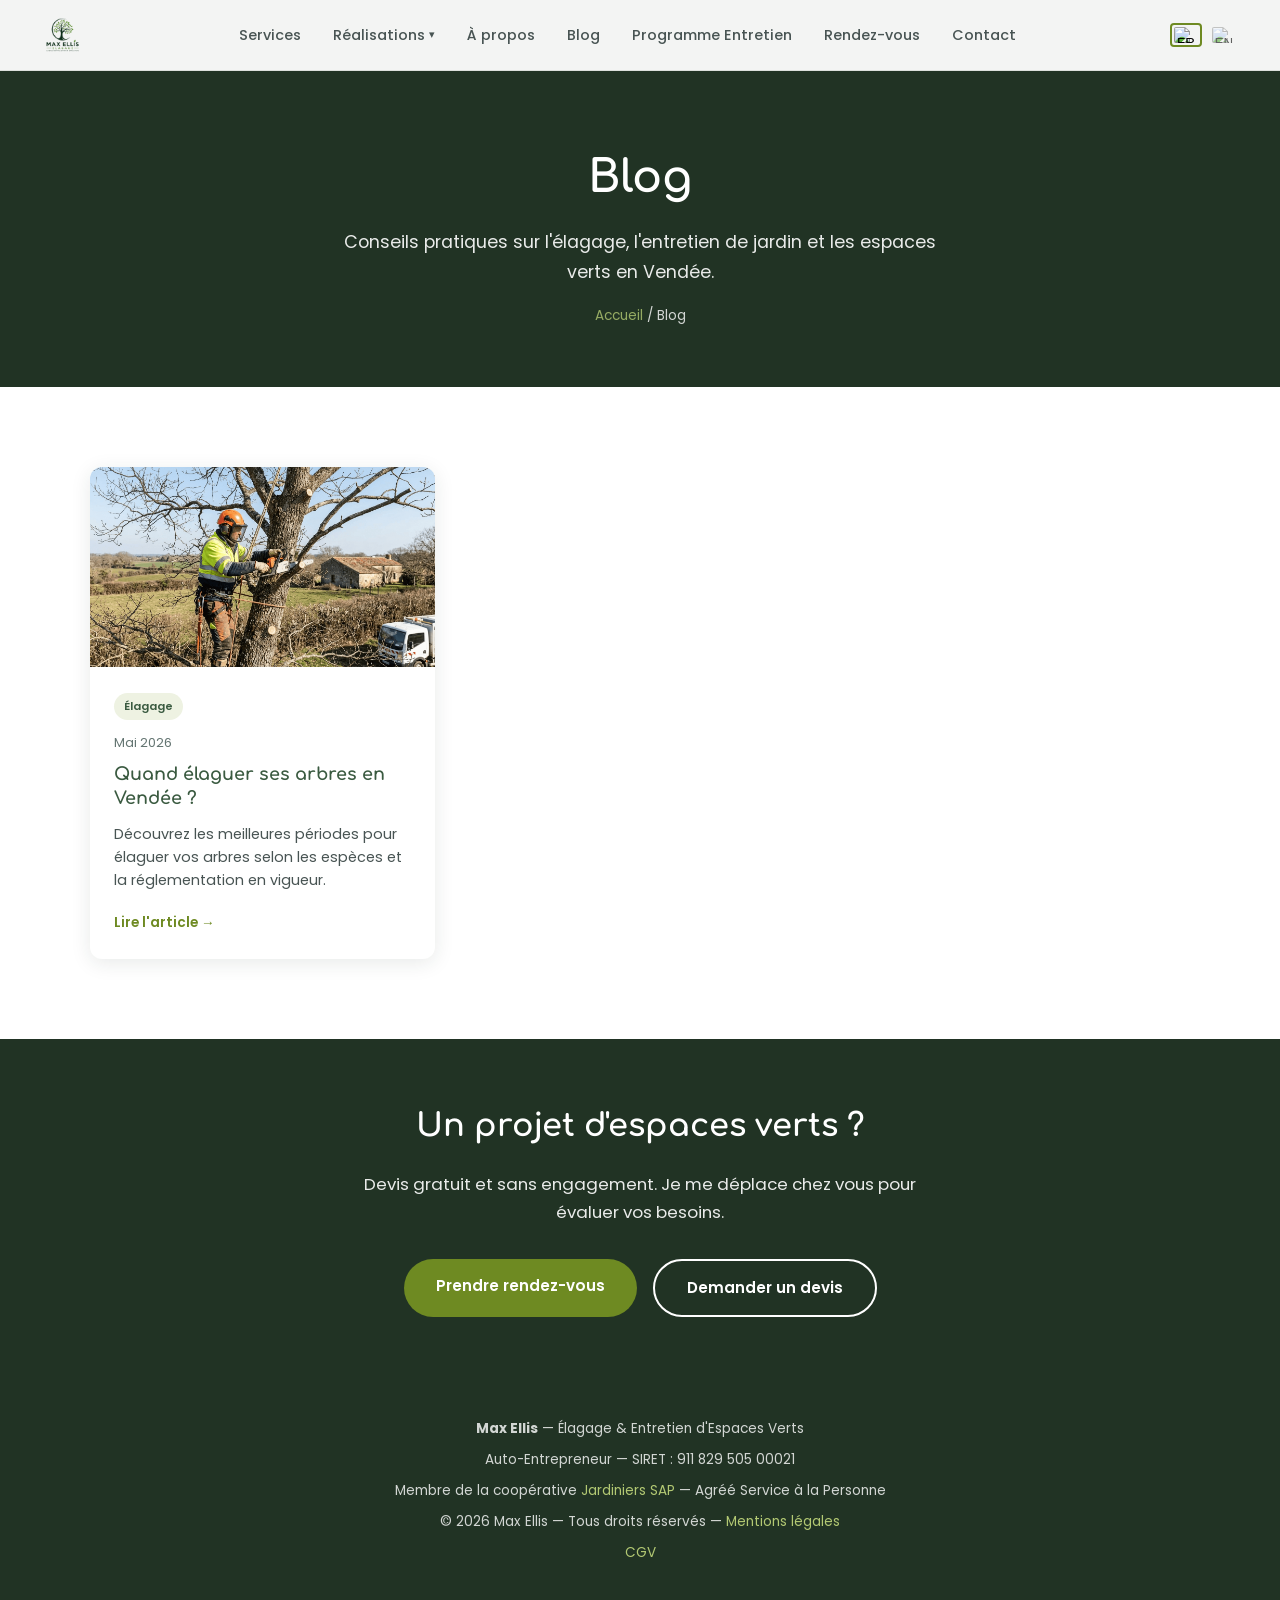
==== blog/index.html @ ab25c70c "Intégration logo dans la nav de toutes les pages" ====
<!DOCTYPE html>
<html lang="fr">
<head>
    <meta charset="UTF-8">
    <meta name="viewport" content="width=device-width, initial-scale=1.0">
    <title>Blog — Conseils Élagage & Jardinage en Vendée | Max Ellis</title>
    <meta name="description" content="Conseils d'expert en élagage, entretien de jardin et espaces verts en Vendée. Articles pratiques par Max Ellis, professionnel assuré.">
    <meta property="og:title" content="Blog — Conseils Élagage & Jardinage | Max Ellis">
    <meta property="og:description" content="Conseils d'expert en élagage et entretien de jardin en Vendée.">
    <meta property="og:url" content="https://espacesverts-vendee.fr/blog/">
    <meta property="og:image" content="https://espacesverts-vendee.fr/img/elagage.png">
    <script async src="https://www.googletagmanager.com/gtag/js?id=G-ZBHES5CSRL"></script>
    <script>
      window.dataLayer = window.dataLayer || [];
      function gtag(){dataLayer.push(arguments);}
      gtag('js', new Date());
      gtag('config', 'G-ZBHES5CSRL');
    </script>
    <link rel="preconnect" href="https://fonts.googleapis.com">
    <link href="https://fonts.googleapis.com/css2?family=Comfortaa:wght@400;600;700&family=Poppins:wght@400;500;600&display=swap" rel="stylesheet">
    <style>
        :root {
            --vert-chasseur: #3A5A40; --mousse-forestiere: #6E8A22; --olive-pale: #B3C973;
            --gris-marbre: #647572; --evergreen: #213324; --gris-fer: #485453;
            --vert-clair-bg: #EEF2E2; --beige: #F7F6F1; --blanc: #FFFFFF; --noir: #1A1A1A;
            --gris-clair: #DDE0DC; --ombre: 0 4px 20px rgba(33,51,36,0.10);
            --radius: 12px; --transition: all 0.3s ease;
        }
        * { margin: 0; padding: 0; box-sizing: border-box; }
        html { scroll-behavior: smooth; }
        body { font-family: 'Poppins', sans-serif; color: var(--noir); line-height: 1.7; background: var(--blanc); }
        img { max-width: 100%; display: block; }

        /* Lang */
        [data-lang="en"] { display: none !important; }
        body.lang-en [data-lang="fr"] { display: none !important; }
        body.lang-en [data-lang="en"] { display: block !important; }
        body.lang-en a[data-lang="en"],
        body.lang-en span[data-lang="en"],
        body.lang-en button[data-lang="en"] { display: inline-block !important; }

        /* Nav */
        nav { position: fixed; top: 0; left: 0; right: 0; z-index: 1000; background: rgba(255,255,255,0.95); backdrop-filter: blur(10px); border-bottom: 1px solid var(--gris-clair); padding: 0 2rem; transition: var(--transition); }
        .nav-container { max-width: 1200px; margin: 0 auto; display: flex; justify-content: space-between; align-items: center; height: 70px; }
        .logo { font-family: 'Comfortaa', cursive; font-size: 1.5rem; color: var(--vert-chasseur); text-decoration: none; font-weight: 700; }
        .logo span { color: var(--mousse-forestiere); }
        .nav-links { display: flex; list-style: none; gap: 2rem; align-items: center; }
        .nav-links a { text-decoration: none; color: var(--gris-fer); font-size: 0.9rem; font-weight: 500; transition: var(--transition); position: relative; }
        .nav-links a:hover { color: var(--mousse-forestiere); }
        .nav-links a::after { content: ''; position: absolute; bottom: -4px; left: 0; width: 0; height: 2px; background: var(--mousse-forestiere); transition: var(--transition); }
        .nav-links a:hover::after { width: 100%; }
        .burger { display: none; flex-direction: column; cursor: pointer; gap: 5px; background: none; border: none; padding: 5px; }
        .burger span { width: 25px; height: 2px; background: var(--vert-chasseur); transition: var(--transition); border-radius: 2px; }
        .burger.active span:nth-child(1) { transform: rotate(45deg) translate(5px, 5px); }
        .burger.active span:nth-child(2) { opacity: 0; }
        .burger.active span:nth-child(3) { transform: rotate(-45deg) translate(5px, -5px); }
        .nav-logo-img { height: 45px; width: auto; }

        /* Dropdown */
        .dropdown { position: relative; }
        .dropdown-toggle { display: flex; align-items: center; gap: 4px; }
        .dropdown-toggle .arrow { font-size: 0.7rem; transition: var(--transition); }
        .dropdown:hover .dropdown-toggle .arrow { transform: rotate(180deg); }
        .dropdown-menu { display: none; position: absolute; top: 100%; left: 50%; transform: translateX(-50%); background: var(--blanc); border-radius: var(--radius); box-shadow: 0 8px 30px rgba(33,51,36,0.12); border: 1px solid var(--gris-clair); padding: 0.75rem 0; min-width: 220px; z-index: 1001; list-style: none; }
        .dropdown:hover .dropdown-menu { display: block; }
        .dropdown-menu li { list-style: none; }
        .dropdown-menu a { display: block; padding: 0.6rem 1.25rem; font-size: 0.85rem; color: var(--gris-fer); text-decoration: none; transition: var(--transition); white-space: nowrap; }
        .dropdown-menu a:hover { background: var(--vert-clair-bg); color: var(--mousse-forestiere); }
        .dropdown-menu a::after { display: none; }

        /* Lang switcher */
        .lang-switcher { display: flex; align-items: center; gap: 6px; }
        .lang-btn { background: none; border: 2px solid transparent; border-radius: 4px; cursor: pointer; padding: 2px; line-height: 0; transition: var(--transition); opacity: 0.6; }
        .lang-btn:hover { opacity: 1; }
        .lang-btn.active { border-color: var(--mousse-forestiere); opacity: 1; }
        .lang-btn img { width: 24px; height: 16px; object-fit: cover; border-radius: 2px; }

        /* Buttons */
        .btn { display: inline-block; padding: 14px 32px; border-radius: 50px; text-decoration: none; font-weight: 600; font-size: 0.95rem; font-family: 'Poppins', sans-serif; transition: var(--transition); cursor: pointer; border: none; text-align: center; }
        .btn-primary { background: var(--mousse-forestiere); color: var(--blanc); }
        .btn-primary:hover { background: var(--vert-chasseur); transform: translateY(-2px); box-shadow: 0 8px 25px rgba(58,90,64,0.3); }

        /* Page hero */
        .page-hero { padding: 140px 2rem 60px; background: var(--evergreen); color: var(--blanc); text-align: center; }
        .page-hero h1 { font-family: 'Comfortaa', cursive; font-size: 2.8rem; margin-bottom: 0.75rem; }
        .page-hero p { font-size: 1.1rem; opacity: 0.9; max-width: 600px; margin: 0 auto; }
        .breadcrumb { margin-top: 1rem; font-size: 0.85rem; opacity: 0.8; }
        .breadcrumb a { color: var(--olive-pale); text-decoration: none; }
        .breadcrumb a:hover { color: var(--blanc); }

        /* Blog grid */
        .blog-section { padding: 80px 2rem; }
        .container { max-width: 1100px; margin: 0 auto; }
        .blog-grid { display: grid; grid-template-columns: repeat(3, 1fr); gap: 2rem; }
        .blog-card { background: var(--blanc); border-radius: var(--radius); overflow: hidden; box-shadow: var(--ombre); transition: var(--transition); text-decoration: none; color: inherit; display: block; }
        .blog-card:hover { transform: translateY(-5px); box-shadow: 0 8px 30px rgba(33,51,36,0.12); }
        .blog-card-img { width: 100%; height: 200px; object-fit: cover; }
        .blog-card-body { padding: 1.5rem; }
        .blog-card-date { font-size: 0.8rem; color: var(--gris-marbre); margin-bottom: 0.5rem; }
        .blog-card-title { font-family: 'Comfortaa', cursive; font-size: 1.1rem; color: var(--vert-chasseur); margin-bottom: 0.75rem; line-height: 1.4; }
        .blog-card-excerpt { font-size: 0.9rem; color: var(--gris-fer); line-height: 1.6; margin-bottom: 1rem; }
        .blog-card-link { font-size: 0.85rem; font-weight: 600; color: var(--mousse-forestiere); }
        .blog-card:hover .blog-card-link { text-decoration: underline; }
        .blog-card-tag { display: inline-block; background: var(--vert-clair-bg); color: var(--vert-chasseur); padding: 4px 10px; border-radius: 50px; font-size: 0.7rem; font-weight: 600; margin-bottom: 0.75rem; }

        /* CTA */
        .cta-section { background: var(--evergreen); color: var(--blanc); text-align: center; padding: 60px 2rem; }
        .cta-section h2 { font-family: 'Comfortaa', cursive; font-size: 2rem; margin-bottom: 1rem; }
        .cta-section p { max-width: 600px; margin: 0 auto 2rem; font-size: 1.05rem; opacity: 0.9; }
        .cta-buttons { display: flex; gap: 1rem; justify-content: center; flex-wrap: wrap; }
        .btn-outline-white { border: 2px solid var(--blanc); color: var(--blanc); background: transparent; padding: 14px 32px; border-radius: 50px; text-decoration: none; font-weight: 600; font-size: 0.95rem; transition: var(--transition); }
        .btn-outline-white:hover { background: var(--blanc); color: var(--vert-chasseur); }

        /* Footer */
        footer { background: var(--evergreen); color: rgba(255,255,255,0.8); text-align: center; padding: 2.5rem 2rem; }
        footer a { color: var(--olive-pale); text-decoration: none; }
        footer a:hover { color: var(--blanc); }
        .footer-content { max-width: 1100px; margin: 0 auto; font-size: 0.85rem; }
        .footer-content p { margin-bottom: 0.5rem; }

        /* Responsive */
        @media (max-width: 968px) {
            .blog-grid { grid-template-columns: repeat(2, 1fr); }
        }
        @media (max-width: 768px) {
            .burger { display: flex; }
            .nav-links { display: none; position: absolute; top: 70px; left: 0; right: 0; background: var(--blanc); flex-direction: column; padding: 2rem; gap: 1.5rem; border-bottom: 1px solid var(--gris-clair); box-shadow: 0 10px 30px rgba(33,51,36,0.1); }
            .nav-links.active { display: flex; }
            .dropdown-menu { position: static; transform: none; box-shadow: none; border: none; padding: 0 0 0 1rem; background: transparent; }
            .dropdown:hover .dropdown-menu, .dropdown .dropdown-menu { display: block; }
            .dropdown-menu a { padding: 0.4rem 0; font-size: 0.85rem; }
            .page-hero h1 { font-size: 2rem; }
            .blog-grid { grid-template-columns: 1fr; }
        }
        @media (max-width: 480px) {
            .page-hero h1 { font-size: 1.6rem; }
            .cta-buttons { flex-direction: column; align-items: center; }
        }
    </style>
</head>
<body>

    <!-- Navigation -->
    <nav>
        <div class="nav-container">
            <a href="/" class="nav-logo">
    <img src="/img/logo/logo_nom.png" alt="Max Ellis Élagage" class="nav-logo-img">
</a>

            <ul class="nav-links" id="navLinks">
                <li data-lang="fr"><a href="/#services">Services</a></li>
                <li data-lang="fr" class="dropdown">
                    <a href="#" class="dropdown-toggle">Réalisations <span class="arrow">▾</span></a>
                    <ul class="dropdown-menu">
                        <li><a href="/realisations/elagage.html">Élagage & Abattage</a></li>
                        <li><a href="/realisations/taille-de-haie.html">Taille de Haies</a></li>
                        <li><a href="/realisations/entretien.html">Entretien de Jardins</a></li>
                        <li><a href="/realisations/debroussaillage.html">Débroussaillage</a></li>
                        <li><a href="/realisations/abattage.html">Abattage</a></li>
                        <li><a href="/realisations/evacuation.html">Évacuation</a></li>
                    </ul>
                </li>
                <li data-lang="fr"><a href="/#about">À propos</a></li>
                <li data-lang="fr"><a href="/blog/">Blog</a></li>
                <li data-lang="fr"><a href="/entretien-annuel.html">Programme Entretien</a></li>
                <li data-lang="fr"><a href="/#booking">Rendez-vous</a></li>
                <li data-lang="fr"><a href="/#contact">Contact</a></li>
                <li data-lang="en"><a href="/#services">Services</a></li>
                <li data-lang="en" class="dropdown">
                    <a href="#" class="dropdown-toggle">Our Work <span class="arrow">▾</span></a>
                    <ul class="dropdown-menu">
                        <li><a href="/realisations/elagage.html">Tree Pruning</a></li>
                        <li><a href="/realisations/taille-de-haie.html">Hedge Trimming</a></li>
                        <li><a href="/realisations/entretien.html">Garden Maintenance</a></li>
                        <li><a href="/realisations/debroussaillage.html">Brush Clearing</a></li>
                        <li><a href="/realisations/abattage.html">Tree Felling</a></li>
                        <li><a href="/realisations/evacuation.html">Waste Removal</a></li>
                    </ul>
                </li>
                <li data-lang="en"><a href="/#about">About</a></li>
                <li data-lang="en"><a href="/blog/">Blog</a></li>
                <li data-lang="en"><a href="/entretien-annuel.html">Maintenance Program</a></li>
                <li data-lang="en"><a href="/#booking">Book Now</a></li>
                <li data-lang="en"><a href="/#contact">Contact</a></li>
            </ul>
            <div class="lang-switcher">
                <button class="lang-btn active" id="btnFR" onclick="setLang('fr')" title="Français"><img src="https://flagcdn.com/w40/fr.png" alt="FR"></button>
                <button class="lang-btn" id="btnEN" onclick="setLang('en')" title="English"><img src="https://flagcdn.com/w40/gb.png" alt="EN"></button>
            </div>
            <button class="burger" id="burger" aria-label="Menu"><span></span><span></span><span></span></button>
        </div>
    </nav>

    <!-- Page Hero -->
    <section class="page-hero">
        <h1 data-lang="fr">Blog</h1>
        <h1 data-lang="en">Blog</h1>
        <p data-lang="fr">Conseils pratiques sur l'élagage, l'entretien de jardin et les espaces verts en Vendée.</p>
        <p data-lang="en">Practical tips on tree care, garden maintenance and landscaping in Vendée.</p>
        <div class="breadcrumb">
            <a href="/" data-lang="fr">Accueil</a><a href="/" data-lang="en">Home</a>
            <span> / </span>
            <span>Blog</span>
        </div>
    </section>

    <!-- Blog Grid -->
    <section class="blog-section">
        <div class="container">

            <div class="blog-grid">

                <!-- Article 1 -->
                <a href="/blog/quand-elaguer-vendee.html" class="blog-card">
                    <img src="/img/blog/quand-elaguer.png" alt="Quand élaguer ses arbres en Vendée" class="blog-card-img" loading="lazy">
                    <div class="blog-card-body">
                        <span class="blog-card-tag" data-lang="fr">Élagage</span>
                        <span class="blog-card-tag" data-lang="en">Pruning</span>
                        <div class="blog-card-date" data-lang="fr">Mai 2026</div>
                        <div class="blog-card-date" data-lang="en">May 2026</div>
                        <h3 class="blog-card-title" data-lang="fr">Quand élaguer ses arbres en Vendée ?</h3>
                        <h3 class="blog-card-title" data-lang="en">When to Prune Your Trees in Vendée?</h3>
                        <p class="blog-card-excerpt" data-lang="fr">Découvrez les meilleures périodes pour élaguer vos arbres selon les espèces et la réglementation en vigueur.</p>
                        <p class="blog-card-excerpt" data-lang="en">Discover the best times to prune your trees based on species and current regulations.</p>
                        <span class="blog-card-link" data-lang="fr">Lire l'article →</span>
                        <span class="blog-card-link" data-lang="en">Read article →</span>
                    </div>
                </a>

                <!--
                ========== MODÈLE — copier ce bloc pour chaque nouvel article ==========
                <a href="/blog/nouveau-article.html" class="blog-card">
                    <img src="/img/blog/nouveau-article.jpg" alt="Titre de l'article" class="blog-card-img" loading="lazy">
                    <div class="blog-card-body">
                        <span class="blog-card-tag" data-lang="fr">Catégorie</span>
                        <span class="blog-card-tag" data-lang="en">Category</span>
                        <div class="blog-card-date" data-lang="fr">Mois 2026</div>
                        <div class="blog-card-date" data-lang="en">Month 2026</div>
                        <h3 class="blog-card-title" data-lang="fr">Titre en français</h3>
                        <h3 class="blog-card-title" data-lang="en">Title in English</h3>
                        <p class="blog-card-excerpt" data-lang="fr">Extrait en français.</p>
                        <p class="blog-card-excerpt" data-lang="en">Excerpt in English.</p>
                        <span class="blog-card-link" data-lang="fr">Lire l'article →</span>
                        <span class="blog-card-link" data-lang="en">Read article →</span>
                    </div>
                </a>
                -->

            </div>

        </div>
    </section>

    <!-- CTA -->
    <section class="cta-section">
        <h2 data-lang="fr">Un projet d'espaces verts ?</h2>
        <h2 data-lang="en">Have a landscaping project?</h2>
        <p data-lang="fr">Devis gratuit et sans engagement. Je me déplace chez vous pour évaluer vos besoins.</p>
        <p data-lang="en">Free quote, no obligation. I'll come to your property to assess your needs.</p>
        <div class="cta-buttons">
            <a href="/#booking" class="btn btn-primary" data-lang="fr">Prendre rendez-vous</a>
            <a href="/#booking" class="btn btn-primary" data-lang="en">Book an Appointment</a>
            <a href="/#contact" class="btn-outline-white" data-lang="fr">Demander un devis</a>
            <a href="/#contact" class="btn-outline-white" data-lang="en">Request a Quote</a>
        </div>
    </section>

    <!-- Footer -->
    <footer>
        <div class="footer-content">
            <p data-lang="fr"><strong>Max Ellis</strong> — Élagage & Entretien d'Espaces Verts</p>
            <p data-lang="en"><strong>Max Ellis</strong> — Tree Care & Landscaping</p>
            <p data-lang="fr">Auto-Entrepreneur — SIRET : 911 829 505 00021</p>
            <p data-lang="en">Sole Trader — SIRET: 911 829 505 00021</p>
            <p data-lang="fr">Membre de la coopérative <a href="https://jardiniers-sap.fr" target="_blank" rel="noopener">Jardiniers SAP</a> — Agréé Service à la Personne</p>
            <p data-lang="en">Member of the <a href="https://jardiniers-sap.fr" target="_blank" rel="noopener">Jardiniers SAP</a> cooperative — Certified Personal Service Provider</p>
            <p data-lang="fr">&copy; 2026 Max Ellis — Tous droits réservés — <a href="/mentions-legales.html">Mentions légales</a></p>
            <p data-lang="en">&copy; 2026 Max Ellis — All rights reserved — <a href="/mentions-legales.html">Legal Notice</a></p>
            <a href="/cgv.html" data-lang="fr">CGV</a>
            <a href="/cgv.html" data-lang="en">T&Cs</a>
        </div>
    </footer>

    <!-- Scripts -->
    <script>
        let currentLang = 'fr';
        function setLang(lang) {
            currentLang = lang;
            document.documentElement.lang = lang;
            if (lang === 'en') { document.body.classList.add('lang-en'); }
            else { document.body.classList.remove('lang-en'); }
            document.getElementById('btnFR').classList.toggle('active', lang === 'fr');
            document.getElementById('btnEN').classList.toggle('active', lang === 'en');
        }
        const burger = document.getElementById('burger');
        const navLinks = document.getElementById('navLinks');
        burger.addEventListener('click', () => { burger.classList.toggle('active'); navLinks.classList.toggle('active'); });
        document.querySelectorAll('.nav-links a').forEach(link => { link.addEventListener('click', () => { burger.classList.remove('active'); navLinks.classList.remove('active'); }); });
        window.addEventListener('scroll', () => { document.querySelector('nav').style.boxShadow = window.scrollY > 50 ? '0 2px 20px rgba(33,51,36,0.1)' : 'none'; });
    </script>

</body>
</html>
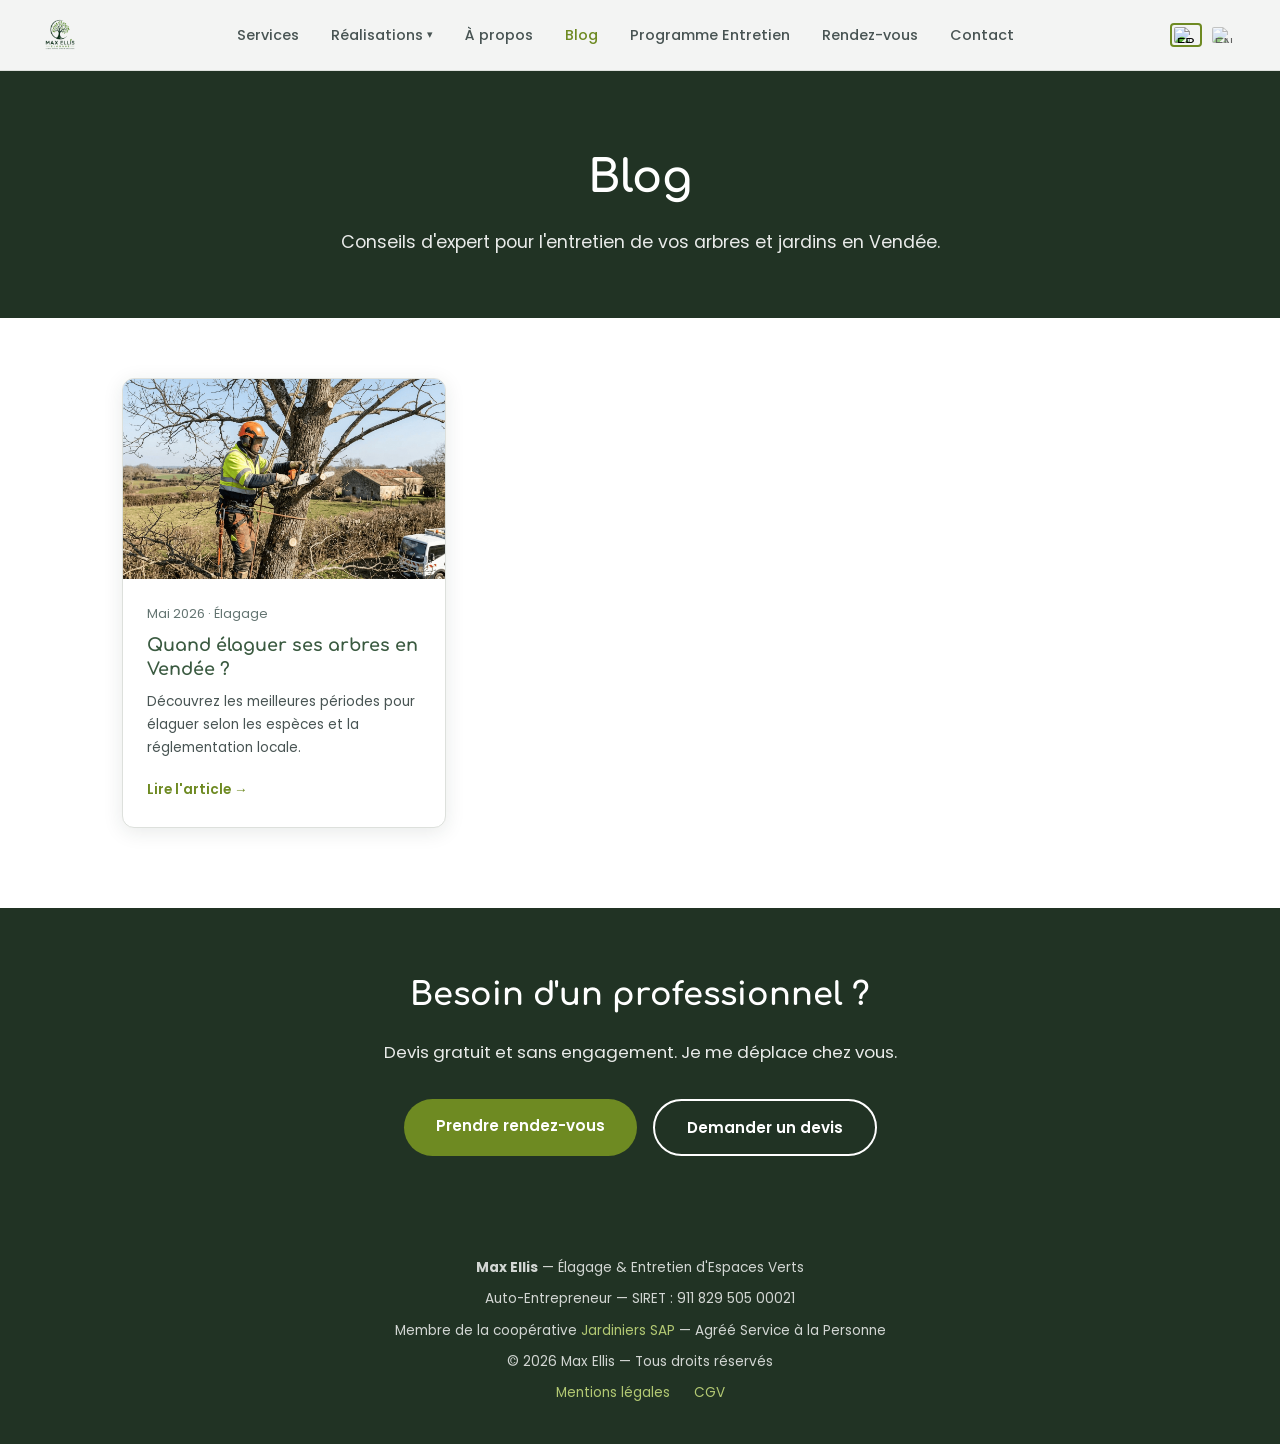
==== commit 3ad30e55: "Refactor complet : CSS global, JS global, pages harmonisées, page entretien sans emojis" ====
--- a/blog/index.html
+++ b/blog/index.html
@@ -9,144 +9,94 @@
     <meta property="og:description" content="Conseils d'expert en élagage et entretien de jardin en Vendée.">
     <meta property="og:url" content="https://espacesverts-vendee.fr/blog/">
     <meta property="og:image" content="https://espacesverts-vendee.fr/img/elagage.png">
+
     <script async src="https://www.googletagmanager.com/gtag/js?id=G-ZBHES5CSRL"></script>
     <script>
-      window.dataLayer = window.dataLayer || [];
-      function gtag(){dataLayer.push(arguments);}
-      gtag('js', new Date());
-      gtag('config', 'G-ZBHES5CSRL');
+        window.dataLayer = window.dataLayer || [];
+        function gtag(){dataLayer.push(arguments);}
+        gtag('js', new Date());
+        gtag('config', 'G-ZBHES5CSRL');
     </script>
+
     <link rel="preconnect" href="https://fonts.googleapis.com">
     <link href="https://fonts.googleapis.com/css2?family=Comfortaa:wght@400;600;700&family=Poppins:wght@400;500;600&display=swap" rel="stylesheet">
+    <link rel="stylesheet" href="/style.css">
+
     <style>
-        :root {
-            --vert-chasseur: #3A5A40; --mousse-forestiere: #6E8A22; --olive-pale: #B3C973;
-            --gris-marbre: #647572; --evergreen: #213324; --gris-fer: #485453;
-            --vert-clair-bg: #EEF2E2; --beige: #F7F6F1; --blanc: #FFFFFF; --noir: #1A1A1A;
-            --gris-clair: #DDE0DC; --ombre: 0 4px 20px rgba(33,51,36,0.10);
-            --radius: 12px; --transition: all 0.3s ease;
-        }
-        * { margin: 0; padding: 0; box-sizing: border-box; }
-        html { scroll-behavior: smooth; }
-        body { font-family: 'Poppins', sans-serif; color: var(--noir); line-height: 1.7; background: var(--blanc); }
-        img { max-width: 100%; display: block; }
-
-        /* Lang */
-        [data-lang="en"] { display: none !important; }
-        body.lang-en [data-lang="fr"] { display: none !important; }
-        body.lang-en [data-lang="en"] { display: block !important; }
-        body.lang-en a[data-lang="en"],
-        body.lang-en span[data-lang="en"],
-        body.lang-en button[data-lang="en"] { display: inline-block !important; }
-
-        /* Nav */
-        nav { position: fixed; top: 0; left: 0; right: 0; z-index: 1000; background: rgba(255,255,255,0.95); backdrop-filter: blur(10px); border-bottom: 1px solid var(--gris-clair); padding: 0 2rem; transition: var(--transition); }
-        .nav-container { max-width: 1200px; margin: 0 auto; display: flex; justify-content: space-between; align-items: center; height: 70px; }
-        .logo { font-family: 'Comfortaa', cursive; font-size: 1.5rem; color: var(--vert-chasseur); text-decoration: none; font-weight: 700; }
-        .logo span { color: var(--mousse-forestiere); }
-        .nav-links { display: flex; list-style: none; gap: 2rem; align-items: center; }
-        .nav-links a { text-decoration: none; color: var(--gris-fer); font-size: 0.9rem; font-weight: 500; transition: var(--transition); position: relative; }
-        .nav-links a:hover { color: var(--mousse-forestiere); }
-        .nav-links a::after { content: ''; position: absolute; bottom: -4px; left: 0; width: 0; height: 2px; background: var(--mousse-forestiere); transition: var(--transition); }
-        .nav-links a:hover::after { width: 100%; }
-        .burger { display: none; flex-direction: column; cursor: pointer; gap: 5px; background: none; border: none; padding: 5px; }
-        .burger span { width: 25px; height: 2px; background: var(--vert-chasseur); transition: var(--transition); border-radius: 2px; }
-        .burger.active span:nth-child(1) { transform: rotate(45deg) translate(5px, 5px); }
-        .burger.active span:nth-child(2) { opacity: 0; }
-        .burger.active span:nth-child(3) { transform: rotate(-45deg) translate(5px, -5px); }
-        .nav-logo-img { height: 45px; width: auto; }
-
-        /* Dropdown */
-        .dropdown { position: relative; }
-        .dropdown-toggle { display: flex; align-items: center; gap: 4px; }
-        .dropdown-toggle .arrow { font-size: 0.7rem; transition: var(--transition); }
-        .dropdown:hover .dropdown-toggle .arrow { transform: rotate(180deg); }
-        .dropdown-menu { display: none; position: absolute; top: 100%; left: 50%; transform: translateX(-50%); background: var(--blanc); border-radius: var(--radius); box-shadow: 0 8px 30px rgba(33,51,36,0.12); border: 1px solid var(--gris-clair); padding: 0.75rem 0; min-width: 220px; z-index: 1001; list-style: none; }
-        .dropdown:hover .dropdown-menu { display: block; }
-        .dropdown-menu li { list-style: none; }
-        .dropdown-menu a { display: block; padding: 0.6rem 1.25rem; font-size: 0.85rem; color: var(--gris-fer); text-decoration: none; transition: var(--transition); white-space: nowrap; }
-        .dropdown-menu a:hover { background: var(--vert-clair-bg); color: var(--mousse-forestiere); }
-        .dropdown-menu a::after { display: none; }
-
-        /* Lang switcher */
-        .lang-switcher { display: flex; align-items: center; gap: 6px; }
-        .lang-btn { background: none; border: 2px solid transparent; border-radius: 4px; cursor: pointer; padding: 2px; line-height: 0; transition: var(--transition); opacity: 0.6; }
-        .lang-btn:hover { opacity: 1; }
-        .lang-btn.active { border-color: var(--mousse-forestiere); opacity: 1; }
-        .lang-btn img { width: 24px; height: 16px; object-fit: cover; border-radius: 2px; }
-
-        /* Buttons */
-        .btn { display: inline-block; padding: 14px 32px; border-radius: 50px; text-decoration: none; font-weight: 600; font-size: 0.95rem; font-family: 'Poppins', sans-serif; transition: var(--transition); cursor: pointer; border: none; text-align: center; }
-        .btn-primary { background: var(--mousse-forestiere); color: var(--blanc); }
-        .btn-primary:hover { background: var(--vert-chasseur); transform: translateY(-2px); box-shadow: 0 8px 25px rgba(58,90,64,0.3); }
-
-        /* Page hero */
-        .page-hero { padding: 140px 2rem 60px; background: var(--evergreen); color: var(--blanc); text-align: center; }
-        .page-hero h1 { font-family: 'Comfortaa', cursive; font-size: 2.8rem; margin-bottom: 0.75rem; }
-        .page-hero p { font-size: 1.1rem; opacity: 0.9; max-width: 600px; margin: 0 auto; }
-        .breadcrumb { margin-top: 1rem; font-size: 0.85rem; opacity: 0.8; }
-        .breadcrumb a { color: var(--olive-pale); text-decoration: none; }
-        .breadcrumb a:hover { color: var(--blanc); }
-
-        /* Blog grid */
-        .blog-section { padding: 80px 2rem; }
-        .container { max-width: 1100px; margin: 0 auto; }
-        .blog-grid { display: grid; grid-template-columns: repeat(3, 1fr); gap: 2rem; }
-        .blog-card { background: var(--blanc); border-radius: var(--radius); overflow: hidden; box-shadow: var(--ombre); transition: var(--transition); text-decoration: none; color: inherit; display: block; }
-        .blog-card:hover { transform: translateY(-5px); box-shadow: 0 8px 30px rgba(33,51,36,0.12); }
-        .blog-card-img { width: 100%; height: 200px; object-fit: cover; }
-        .blog-card-body { padding: 1.5rem; }
-        .blog-card-date { font-size: 0.8rem; color: var(--gris-marbre); margin-bottom: 0.5rem; }
-        .blog-card-title { font-family: 'Comfortaa', cursive; font-size: 1.1rem; color: var(--vert-chasseur); margin-bottom: 0.75rem; line-height: 1.4; }
-        .blog-card-excerpt { font-size: 0.9rem; color: var(--gris-fer); line-height: 1.6; margin-bottom: 1rem; }
-        .blog-card-link { font-size: 0.85rem; font-weight: 600; color: var(--mousse-forestiere); }
-        .blog-card:hover .blog-card-link { text-decoration: underline; }
-        .blog-card-tag { display: inline-block; background: var(--vert-clair-bg); color: var(--vert-chasseur); padding: 4px 10px; border-radius: 50px; font-size: 0.7rem; font-weight: 600; margin-bottom: 0.75rem; }
-
-        /* CTA */
-        .cta-section { background: var(--evergreen); color: var(--blanc); text-align: center; padding: 60px 2rem; }
-        .cta-section h2 { font-family: 'Comfortaa', cursive; font-size: 2rem; margin-bottom: 1rem; }
-        .cta-section p { max-width: 600px; margin: 0 auto 2rem; font-size: 1.05rem; opacity: 0.9; }
-        .cta-buttons { display: flex; gap: 1rem; justify-content: center; flex-wrap: wrap; }
-        .btn-outline-white { border: 2px solid var(--blanc); color: var(--blanc); background: transparent; padding: 14px 32px; border-radius: 50px; text-decoration: none; font-weight: 600; font-size: 0.95rem; transition: var(--transition); }
-        .btn-outline-white:hover { background: var(--blanc); color: var(--vert-chasseur); }
-
-        /* Footer */
-        footer { background: var(--evergreen); color: rgba(255,255,255,0.8); text-align: center; padding: 2.5rem 2rem; }
-        footer a { color: var(--olive-pale); text-decoration: none; }
-        footer a:hover { color: var(--blanc); }
-        .footer-content { max-width: 1100px; margin: 0 auto; font-size: 0.85rem; }
-        .footer-content p { margin-bottom: 0.5rem; }
-
-        /* Responsive */
+        .blog-grid {
+            display: grid;
+            grid-template-columns: repeat(3, 1fr);
+            gap: 2rem;
+            max-width: 1100px;
+            margin: 0 auto;
+            padding: 60px 2rem 80px;
+        }
+        .blog-card {
+            background: var(--blanc);
+            border-radius: var(--radius);
+            overflow: hidden;
+            box-shadow: var(--ombre);
+            transition: var(--transition);
+            border: 1px solid var(--gris-clair);
+        }
+        .blog-card:hover {
+            transform: translateY(-4px);
+            box-shadow: 0 8px 30px rgba(33,51,36,0.12);
+        }
+        .blog-card img {
+            width: 100%;
+            height: 200px;
+            object-fit: cover;
+        }
+        .blog-card-body {
+            padding: 1.5rem;
+        }
+        .blog-card-meta {
+            font-size: 0.8rem;
+            color: var(--gris-marbre);
+            margin-bottom: 0.5rem;
+        }
+        .blog-card-body h3 {
+            font-family: 'Comfortaa', cursive;
+            font-size: 1.1rem;
+            color: var(--vert-chasseur);
+            margin-bottom: 0.5rem;
+            line-height: 1.4;
+        }
+        .blog-card-body h3 a {
+            color: inherit;
+            text-decoration: none;
+        }
+        .blog-card-body h3 a:hover { color: var(--mousse-forestiere); }
+        .blog-card-body p {
+            font-size: 0.85rem;
+            color: var(--gris-fer);
+            margin-bottom: 1rem;
+        }
+        .blog-card-body .read-more {
+            font-size: 0.85rem;
+            font-weight: 600;
+            color: var(--mousse-forestiere);
+            text-decoration: none;
+        }
+        .blog-card-body .read-more:hover { text-decoration: underline; }
+
         @media (max-width: 968px) {
             .blog-grid { grid-template-columns: repeat(2, 1fr); }
         }
         @media (max-width: 768px) {
-            .burger { display: flex; }
-            .nav-links { display: none; position: absolute; top: 70px; left: 0; right: 0; background: var(--blanc); flex-direction: column; padding: 2rem; gap: 1.5rem; border-bottom: 1px solid var(--gris-clair); box-shadow: 0 10px 30px rgba(33,51,36,0.1); }
-            .nav-links.active { display: flex; }
-            .dropdown-menu { position: static; transform: none; box-shadow: none; border: none; padding: 0 0 0 1rem; background: transparent; }
-            .dropdown:hover .dropdown-menu, .dropdown .dropdown-menu { display: block; }
-            .dropdown-menu a { padding: 0.4rem 0; font-size: 0.85rem; }
-            .page-hero h1 { font-size: 2rem; }
             .blog-grid { grid-template-columns: 1fr; }
-        }
-        @media (max-width: 480px) {
-            .page-hero h1 { font-size: 1.6rem; }
-            .cta-buttons { flex-direction: column; align-items: center; }
         }
     </style>
 </head>
 <body>
 
-    <!-- Navigation -->
+    <!-- ════ NAV ════ -->
     <nav>
         <div class="nav-container">
             <a href="/" class="nav-logo">
-    <img src="/img/logo/logo_nom.png" alt="Max Ellis Élagage" class="nav-logo-img">
-</a>
-
+                <img src="/img/logo/logo_nom.png" alt="Max Ellis Élagage" class="nav-logo-img">
+            </a>
             <ul class="nav-links" id="navLinks">
                 <li data-lang="fr"><a href="/#services">Services</a></li>
                 <li data-lang="fr" class="dropdown">
@@ -161,7 +111,7 @@
                     </ul>
                 </li>
                 <li data-lang="fr"><a href="/#about">À propos</a></li>
-                <li data-lang="fr"><a href="/blog/">Blog</a></li>
+                <li data-lang="fr"><a href="/blog/" style="color:var(--mousse-forestiere);">Blog</a></li>
                 <li data-lang="fr"><a href="/entretien-annuel.html">Programme Entretien</a></li>
                 <li data-lang="fr"><a href="/#booking">Rendez-vous</a></li>
                 <li data-lang="fr"><a href="/#contact">Contact</a></li>
@@ -178,7 +128,7 @@
                     </ul>
                 </li>
                 <li data-lang="en"><a href="/#about">About</a></li>
-                <li data-lang="en"><a href="/blog/">Blog</a></li>
+                <li data-lang="en"><a href="/blog/" style="color:var(--mousse-forestiere);">Blog</a></li>
                 <li data-lang="en"><a href="/entretien-annuel.html">Maintenance Program</a></li>
                 <li data-lang="en"><a href="/#booking">Book Now</a></li>
                 <li data-lang="en"><a href="/#contact">Contact</a></li>
@@ -191,113 +141,64 @@
         </div>
     </nav>
 
-    <!-- Page Hero -->
+    <!-- ════ HERO ════ -->
     <section class="page-hero">
         <h1 data-lang="fr">Blog</h1>
         <h1 data-lang="en">Blog</h1>
-        <p data-lang="fr">Conseils pratiques sur l'élagage, l'entretien de jardin et les espaces verts en Vendée.</p>
-        <p data-lang="en">Practical tips on tree care, garden maintenance and landscaping in Vendée.</p>
-        <div class="breadcrumb">
-            <a href="/" data-lang="fr">Accueil</a><a href="/" data-lang="en">Home</a>
-            <span> / </span>
-            <span>Blog</span>
-        </div>
+        <p data-lang="fr">Conseils d'expert pour l'entretien de vos arbres et jardins en Vendée.</p>
+        <p data-lang="en">Expert advice for tree and garden care in Vendée.</p>
     </section>
 
-    <!-- Blog Grid -->
-    <section class="blog-section">
-        <div class="container">
-
-            <div class="blog-grid">
-
-                <!-- Article 1 -->
-                <a href="/blog/quand-elaguer-vendee.html" class="blog-card">
-                    <img src="/img/blog/quand-elaguer.png" alt="Quand élaguer ses arbres en Vendée" class="blog-card-img" loading="lazy">
-                    <div class="blog-card-body">
-                        <span class="blog-card-tag" data-lang="fr">Élagage</span>
-                        <span class="blog-card-tag" data-lang="en">Pruning</span>
-                        <div class="blog-card-date" data-lang="fr">Mai 2026</div>
-                        <div class="blog-card-date" data-lang="en">May 2026</div>
-                        <h3 class="blog-card-title" data-lang="fr">Quand élaguer ses arbres en Vendée ?</h3>
-                        <h3 class="blog-card-title" data-lang="en">When to Prune Your Trees in Vendée?</h3>
-                        <p class="blog-card-excerpt" data-lang="fr">Découvrez les meilleures périodes pour élaguer vos arbres selon les espèces et la réglementation en vigueur.</p>
-                        <p class="blog-card-excerpt" data-lang="en">Discover the best times to prune your trees based on species and current regulations.</p>
-                        <span class="blog-card-link" data-lang="fr">Lire l'article →</span>
-                        <span class="blog-card-link" data-lang="en">Read article →</span>
-                    </div>
-                </a>
-
-                <!--
-                ========== MODÈLE — copier ce bloc pour chaque nouvel article ==========
-                <a href="/blog/nouveau-article.html" class="blog-card">
-                    <img src="/img/blog/nouveau-article.jpg" alt="Titre de l'article" class="blog-card-img" loading="lazy">
-                    <div class="blog-card-body">
-                        <span class="blog-card-tag" data-lang="fr">Catégorie</span>
-                        <span class="blog-card-tag" data-lang="en">Category</span>
-                        <div class="blog-card-date" data-lang="fr">Mois 2026</div>
-                        <div class="blog-card-date" data-lang="en">Month 2026</div>
-                        <h3 class="blog-card-title" data-lang="fr">Titre en français</h3>
-                        <h3 class="blog-card-title" data-lang="en">Title in English</h3>
-                        <p class="blog-card-excerpt" data-lang="fr">Extrait en français.</p>
-                        <p class="blog-card-excerpt" data-lang="en">Excerpt in English.</p>
-                        <span class="blog-card-link" data-lang="fr">Lire l'article →</span>
-                        <span class="blog-card-link" data-lang="en">Read article →</span>
-                    </div>
-                </a>
-                -->
-
+    <!-- ════ ARTICLES ════ -->
+    <div class="blog-grid">
+        <article class="blog-card">
+            <img src="/img/blog/quand-elaguer.png" alt="Quand élaguer ses arbres en Vendée" loading="lazy">
+            <div class="blog-card-body">
+                <div class="blog-card-meta" data-lang="fr">Mai 2026 · Élagage</div>
+                <div class="blog-card-meta" data-lang="en">May 2026 · Tree Pruning</div>
+                <h3><a href="/blog/quand-elaguer-vendee.html" data-lang="fr">Quand élaguer ses arbres en Vendée ?</a></h3>
+                <h3><a href="/blog/quand-elaguer-vendee.html" data-lang="en">When to Prune Trees in Vendée?</a></h3>
+                <p data-lang="fr">Découvrez les meilleures périodes pour élaguer selon les espèces et la réglementation locale.</p>
+                <p data-lang="en">Discover the best times to prune based on species and local regulations.</p>
+                <a href="/blog/quand-elaguer-vendee.html" class="read-more" data-lang="fr">Lire l'article →</a>
+                <a href="/blog/quand-elaguer-vendee.html" class="read-more" data-lang="en">Read article →</a>
             </div>
-
-        </div>
-    </section>
-
-    <!-- CTA -->
+        </article>
+    </div>
+
+    <!-- ════ CTA ════ -->
     <section class="cta-section">
-        <h2 data-lang="fr">Un projet d'espaces verts ?</h2>
-        <h2 data-lang="en">Have a landscaping project?</h2>
-        <p data-lang="fr">Devis gratuit et sans engagement. Je me déplace chez vous pour évaluer vos besoins.</p>
-        <p data-lang="en">Free quote, no obligation. I'll come to your property to assess your needs.</p>
+        <h2 data-lang="fr">Besoin d'un professionnel ?</h2>
+        <h2 data-lang="en">Need a professional?</h2>
+        <p data-lang="fr">Devis gratuit et sans engagement. Je me déplace chez vous.</p>
+        <p data-lang="en">Free quote, no obligation. I'll come to your property.</p>
         <div class="cta-buttons">
             <a href="/#booking" class="btn btn-primary" data-lang="fr">Prendre rendez-vous</a>
             <a href="/#booking" class="btn btn-primary" data-lang="en">Book an Appointment</a>
-            <a href="/#contact" class="btn-outline-white" data-lang="fr">Demander un devis</a>
-            <a href="/#contact" class="btn-outline-white" data-lang="en">Request a Quote</a>
+            <a href="/#contact" class="btn btn-outline-white" data-lang="fr">Demander un devis</a>
+            <a href="/#contact" class="btn btn-outline-white" data-lang="en">Request a Quote</a>
         </div>
     </section>
 
-    <!-- Footer -->
+    <!-- ════ FOOTER ════ -->
     <footer>
         <div class="footer-content">
-            <p data-lang="fr"><strong>Max Ellis</strong> — Élagage & Entretien d'Espaces Verts</p>
-            <p data-lang="en"><strong>Max Ellis</strong> — Tree Care & Landscaping</p>
+            <p><strong>Max Ellis</strong> <span data-lang="fr">— Élagage & Entretien d'Espaces Verts</span><span data-lang="en">— Tree Care & Landscaping</span></p>
             <p data-lang="fr">Auto-Entrepreneur — SIRET : 911 829 505 00021</p>
             <p data-lang="en">Sole Trader — SIRET: 911 829 505 00021</p>
             <p data-lang="fr">Membre de la coopérative <a href="https://jardiniers-sap.fr" target="_blank" rel="noopener">Jardiniers SAP</a> — Agréé Service à la Personne</p>
             <p data-lang="en">Member of the <a href="https://jardiniers-sap.fr" target="_blank" rel="noopener">Jardiniers SAP</a> cooperative — Certified Personal Service Provider</p>
-            <p data-lang="fr">&copy; 2026 Max Ellis — Tous droits réservés — <a href="/mentions-legales.html">Mentions légales</a></p>
-            <p data-lang="en">&copy; 2026 Max Ellis — All rights reserved — <a href="/mentions-legales.html">Legal Notice</a></p>
-            <a href="/cgv.html" data-lang="fr">CGV</a>
-            <a href="/cgv.html" data-lang="en">T&Cs</a>
+            <p data-lang="fr">&copy; 2026 Max Ellis — Tous droits réservés</p>
+            <p data-lang="en">&copy; 2026 Max Ellis — All rights reserved</p>
+            <div class="footer-links">
+                <a href="/mentions-legales.html" data-lang="fr">Mentions légales</a>
+                <a href="/mentions-legales.html" data-lang="en">Legal Notice</a>
+                <a href="/cgv.html" data-lang="fr">CGV</a>
+                <a href="/cgv.html" data-lang="en">T&Cs</a>
+            </div>
         </div>
     </footer>
 
-    <!-- Scripts -->
-    <script>
-        let currentLang = 'fr';
-        function setLang(lang) {
-            currentLang = lang;
-            document.documentElement.lang = lang;
-            if (lang === 'en') { document.body.classList.add('lang-en'); }
-            else { document.body.classList.remove('lang-en'); }
-            document.getElementById('btnFR').classList.toggle('active', lang === 'fr');
-            document.getElementById('btnEN').classList.toggle('active', lang === 'en');
-        }
-        const burger = document.getElementById('burger');
-        const navLinks = document.getElementById('navLinks');
-        burger.addEventListener('click', () => { burger.classList.toggle('active'); navLinks.classList.toggle('active'); });
-        document.querySelectorAll('.nav-links a').forEach(link => { link.addEventListener('click', () => { burger.classList.remove('active'); navLinks.classList.remove('active'); }); });
-        window.addEventListener('scroll', () => { document.querySelector('nav').style.boxShadow = window.scrollY > 50 ? '0 2px 20px rgba(33,51,36,0.1)' : 'none'; });
-    </script>
-
+    <script src="/main.js"></script>
 </body>
 </html>
--- a/style.css
+++ b/style.css
@@ -0,0 +1,653 @@
+/* ============================================================
+   STYLE.CSS — Max Ellis — Fichier CSS Global
+   Utilisé par TOUTES les pages du site
+   ============================================================ */
+
+/* ============================
+   1. VARIABLES
+   ============================ */
+:root {
+    --vert-chasseur: #3A5A40;
+    --mousse-forestiere: #6E8A22;
+    --olive-pale: #B3C973;
+    --vert-tilleul: #A3B865;
+    --gris-marbre: #647572;
+    --evergreen: #213324;
+    --gris-fer: #485453;
+    --vert-clair-bg: #EEF2E2;
+    --beige: #F7F6F1;
+    --blanc: #FFFFFF;
+    --noir: #1A1A1A;
+    --gris-clair: #DDE0DC;
+    --gris-texte: #4A4A4A;
+    --ombre: 0 4px 20px rgba(33,51,36,0.10);
+    --radius: 12px;
+    --transition: all 0.3s ease;
+}
+
+/* ============================
+   2. RESET
+   ============================ */
+* {
+    margin: 0;
+    padding: 0;
+    box-sizing: border-box;
+}
+
+html {
+    scroll-behavior: smooth;
+}
+
+body {
+    font-family: 'Poppins', sans-serif;
+    color: var(--noir);
+    line-height: 1.7;
+    background: var(--blanc);
+}
+
+img {
+    max-width: 100%;
+    display: block;
+}
+
+/* ============================
+   3. LANGUE (FR/EN toggle)
+   ============================ */
+[data-lang="en"] {
+    display: none !important;
+}
+
+body.lang-en [data-lang="fr"] {
+    display: none !important;
+}
+
+body.lang-en [data-lang="en"] {
+    display: block !important;
+}
+
+/* Inline elements */
+body.lang-en a[data-lang="en"],
+body.lang-en button[data-lang="en"],
+body.lang-en span[data-lang="en"],
+body.lang-en label[data-lang="en"],
+body.lang-en option[data-lang="en"] {
+    display: inline-block !important;
+}
+
+/* Block elements */
+body.lang-en h1[data-lang="en"],
+body.lang-en h2[data-lang="en"],
+body.lang-en h3[data-lang="en"],
+body.lang-en h4[data-lang="en"],
+body.lang-en h5[data-lang="en"],
+body.lang-en h6[data-lang="en"],
+body.lang-en p[data-lang="en"],
+body.lang-en div[data-lang="en"],
+body.lang-en li[data-lang="en"] {
+    display: block !important;
+}
+
+/* Flex containers keep flex in EN */
+body.lang-en .hero-buttons,
+body.lang-en .about-badges,
+body.lang-en .about-stats,
+body.lang-en .zone-tags,
+body.lang-en .step-card-actions,
+body.lang-en .zip-field,
+body.lang-en .cta-buttons,
+body.lang-en .engagements,
+body.lang-en .pricing-cards,
+body.lang-en .two-columns {
+    display: flex !important;
+}
+
+/* Grid containers keep grid in EN */
+body.lang-en .services-grid,
+body.lang-en .gallery-grid,
+body.lang-en .reviews-grid,
+body.lang-en .about-content,
+body.lang-en .contact-wrapper,
+body.lang-en .blog-grid {
+    display: grid !important;
+}
+
+/* Table elements */
+body.lang-en table[data-lang="en"] {
+    display: table !important;
+}
+
+/* ============================
+   4. LANG SWITCHER
+   ============================ */
+.lang-switcher {
+    display: flex;
+    align-items: center;
+    gap: 6px;
+}
+
+.lang-btn {
+    background: none;
+    border: 2px solid transparent;
+    border-radius: 4px;
+    cursor: pointer;
+    padding: 2px;
+    line-height: 0;
+    transition: var(--transition);
+    opacity: 0.6;
+}
+
+.lang-btn:hover {
+    opacity: 1;
+}
+
+.lang-btn.active {
+    border-color: var(--mousse-forestiere);
+    opacity: 1;
+}
+
+.lang-btn img {
+    width: 24px;
+    height: 16px;
+    object-fit: cover;
+    border-radius: 2px;
+}
+
+/* ============================
+   5. NAVIGATION
+   ============================ */
+nav {
+    position: fixed;
+    top: 0;
+    left: 0;
+    right: 0;
+    z-index: 1000;
+    background: rgba(255,255,255,0.95);
+    backdrop-filter: blur(10px);
+    border-bottom: 1px solid var(--gris-clair);
+    padding: 0 2rem;
+    transition: var(--transition);
+}
+
+nav.scrolled {
+    box-shadow: 0 2px 20px rgba(0,0,0,0.1);
+}
+
+.nav-container {
+    max-width: 1200px;
+    margin: 0 auto;
+    display: flex;
+    justify-content: space-between;
+    align-items: center;
+    height: 70px;
+}
+
+/* Logo */
+.logo {
+    font-family: 'Comfortaa', cursive;
+    font-size: 1.5rem;
+    color: var(--vert-chasseur);
+    text-decoration: none;
+    font-weight: 700;
+}
+
+.logo span {
+    color: var(--mousse-forestiere);
+}
+
+.nav-logo {
+    text-decoration: none;
+}
+
+.nav-logo-img {
+    height: 40px;
+    width: auto;
+    max-height: 40px;
+}
+
+/* Nav links */
+.nav-links {
+    display: flex;
+    list-style: none;
+    gap: 2rem;
+    align-items: center;
+}
+
+.nav-links a {
+    text-decoration: none;
+    color: var(--gris-fer);
+    font-size: 0.9rem;
+    font-weight: 500;
+    transition: var(--transition);
+    position: relative;
+}
+
+.nav-links a:hover {
+    color: var(--mousse-forestiere);
+}
+
+.nav-links a::after {
+    content: '';
+    position: absolute;
+    bottom: -4px;
+    left: 0;
+    width: 0;
+    height: 2px;
+    background: var(--mousse-forestiere);
+    transition: var(--transition);
+}
+
+.nav-links a:hover::after {
+    width: 100%;
+}
+
+/* ============================
+   6. DROPDOWN MENU
+   ============================ */
+.dropdown {
+    position: relative;
+}
+
+.dropdown-toggle {
+    display: flex;
+    align-items: center;
+    gap: 4px;
+}
+
+.dropdown-toggle .arrow {
+    font-size: 0.7rem;
+    transition: var(--transition);
+}
+
+.dropdown:hover .dropdown-toggle .arrow {
+    transform: rotate(180deg);
+}
+
+.dropdown-menu {
+    display: none;
+    position: absolute;
+    top: 100%;
+    left: 50%;
+    transform: translateX(-50%);
+    background: var(--blanc);
+    border-radius: var(--radius);
+    box-shadow: 0 8px 30px rgba(33,51,36,0.12);
+    border: 1px solid var(--gris-clair);
+    padding: 0.75rem 0;
+    min-width: 220px;
+    z-index: 1001;
+    list-style: none;
+}
+
+.dropdown:hover .dropdown-menu {
+    display: block;
+}
+
+.dropdown-menu li {
+    list-style: none;
+}
+
+.dropdown-menu a {
+    display: block;
+    padding: 0.6rem 1.25rem;
+    font-size: 0.85rem;
+    color: var(--gris-fer);
+    text-decoration: none;
+    transition: var(--transition);
+    white-space: nowrap;
+}
+
+.dropdown-menu a:hover {
+    background: var(--vert-clair-bg);
+    color: var(--mousse-forestiere);
+}
+
+.dropdown-menu a::after {
+    display: none;
+}
+
+/* ============================
+   7. BURGER MENU
+   ============================ */
+.burger {
+    display: none;
+    flex-direction: column;
+    cursor: pointer;
+    gap: 5px;
+    background: none;
+    border: none;
+    padding: 5px;
+}
+
+.burger span {
+    width: 25px;
+    height: 2px;
+    background: var(--vert-chasseur);
+    transition: var(--transition);
+    border-radius: 2px;
+}
+
+.burger.active span:nth-child(1) {
+    transform: rotate(45deg) translate(5px, 5px);
+}
+
+.burger.active span:nth-child(2) {
+    opacity: 0;
+}
+
+.burger.active span:nth-child(3) {
+    transform: rotate(-45deg) translate(5px, -5px);
+}
+
+/* ============================
+   8. BOUTONS
+   ============================ */
+.btn {
+    display: inline-block;
+    padding: 14px 32px;
+    border-radius: 50px;
+    text-decoration: none;
+    font-weight: 600;
+    font-size: 0.95rem;
+    font-family: 'Poppins', sans-serif;
+    transition: var(--transition);
+    cursor: pointer;
+    border: none;
+    text-align: center;
+}
+
+.btn-primary {
+    background: var(--mousse-forestiere);
+    color: var(--blanc);
+}
+
+.btn-primary:hover {
+    background: var(--vert-chasseur);
+    transform: translateY(-2px);
+    box-shadow: 0 8px 25px rgba(58,90,64,0.3);
+}
+
+a.btn-primary {
+    color: var(--blanc);
+}
+
+.btn-outline {
+    border: 2px solid var(--blanc);
+    color: var(--blanc);
+    background: transparent;
+}
+
+.btn-outline:hover {
+    background: var(--blanc);
+    color: var(--vert-chasseur);
+}
+
+.btn-outline-white {
+    border: 2px solid var(--blanc);
+    color: var(--blanc);
+    background: transparent;
+}
+
+.btn-outline-white:hover {
+    background: var(--blanc);
+    color: var(--vert-chasseur);
+}
+
+a.btn-outline-white {
+    color: var(--blanc);
+}
+
+.btn-secondary {
+    background: transparent;
+    color: var(--vert-chasseur);
+    border: 2px solid var(--vert-chasseur);
+}
+
+.btn-secondary:hover {
+    background: var(--vert-clair-bg);
+}
+
+.btn-outline-green {
+    border: 2px solid var(--mousse-forestiere);
+    color: var(--mousse-forestiere);
+    background: transparent;
+}
+
+.btn-outline-green:hover {
+    background: var(--mousse-forestiere);
+    color: var(--blanc);
+}
+
+/* ============================
+   9. SECTIONS COMMUNES
+   ============================ */
+section {
+    padding: 100px 2rem;
+}
+
+.container {
+    max-width: 1100px;
+    margin: 0 auto;
+}
+
+.section-title {
+    font-family: 'Comfortaa', cursive;
+    font-size: 2.5rem;
+    color: var(--vert-chasseur);
+    margin-bottom: 1rem;
+    text-align: center;
+}
+
+.section-subtitle {
+    color: var(--gris-marbre);
+    text-align: center;
+    font-size: 1.05rem;
+    margin-bottom: 3rem;
+    max-width: 600px;
+    margin-left: auto;
+    margin-right: auto;
+}
+
+/* ============================
+   10. PAGE HERO (sous-pages)
+   ============================ */
+.page-hero {
+    padding: 140px 2rem 60px;
+    background: var(--evergreen);
+    color: var(--blanc);
+    text-align: center;
+}
+
+.page-hero h1 {
+    font-family: 'Comfortaa', cursive;
+    font-size: 2.8rem;
+    margin-bottom: 0.75rem;
+}
+
+.page-hero p {
+    font-size: 1.1rem;
+    opacity: 0.9;
+    max-width: 650px;
+    margin: 0 auto;
+}
+
+.breadcrumb {
+    margin-top: 1rem;
+    font-size: 0.85rem;
+    opacity: 0.8;
+}
+
+.breadcrumb a {
+    color: var(--olive-pale);
+    text-decoration: none;
+}
+
+.breadcrumb a:hover {
+    color: var(--blanc);
+}
+
+/* ============================
+   11. CTA SECTION
+   ============================ */
+.cta-section {
+    background: var(--evergreen);
+    color: var(--blanc);
+    text-align: center;
+    padding: 60px 2rem;
+}
+
+.cta-section h2 {
+    font-family: 'Comfortaa', cursive;
+    font-size: 2rem;
+    margin-bottom: 1rem;
+}
+
+.cta-section p {
+    max-width: 600px;
+    margin: 0 auto 0.5rem;
+    font-size: 1.05rem;
+    opacity: 0.9;
+}
+
+.cta-buttons {
+    display: flex;
+    gap: 1rem;
+    justify-content: center;
+    flex-wrap: wrap;
+    margin-top: 2rem;
+}
+
+/* ============================
+   12. FOOTER
+   ============================ */
+footer {
+    background: var(--evergreen);
+    color: rgba(255,255,255,0.8);
+    text-align: center;
+    padding: 2.5rem 2rem;
+}
+
+footer a {
+    color: var(--olive-pale);
+    text-decoration: none;
+}
+
+footer a:hover {
+    color: var(--blanc);
+}
+
+.footer-content {
+    max-width: 1100px;
+    margin: 0 auto;
+    font-size: 0.85rem;
+}
+
+.footer-content p {
+    margin-bottom: 0.5rem;
+}
+
+.footer-links {
+    margin-top: 8px;
+}
+
+.footer-links a {
+    margin: 0 10px;
+}
+
+/* ============================
+   13. INFO BOX (réutilisé sur CGV, entretien, blog)
+   ============================ */
+.info-box {
+    background: var(--vert-clair-bg);
+    border-left: 4px solid var(--mousse-forestiere);
+    border-radius: 0 var(--radius) var(--radius) 0;
+    padding: 1.25rem 1.5rem;
+    margin: 2rem 0;
+    font-size: 0.95rem;
+    line-height: 1.7;
+}
+
+.info-box strong {
+    color: var(--vert-chasseur);
+}
+
+/* ============================
+   14. RESPONSIVE — GLOBAL
+   ============================ */
+
+/* Dropdown mobile */
+@media (max-width: 768px) {
+    .dropdown-menu {
+        position: static;
+        transform: none;
+        box-shadow: none;
+        border: none;
+        padding: 0 0 0 1rem;
+        background: transparent;
+    }
+
+    .dropdown:hover .dropdown-menu,
+    .dropdown .dropdown-menu {
+        display: block;
+    }
+
+    .dropdown-menu a {
+        padding: 0.4rem 0;
+        font-size: 0.85rem;
+    }
+}
+
+/* Burger + nav mobile */
+@media (max-width: 768px) {
+    .burger {
+        display: flex;
+    }
+
+    .nav-links {
+        display: none;
+        position: absolute;
+        top: 70px;
+        left: 0;
+        right: 0;
+        background: var(--blanc);
+        flex-direction: column;
+        padding: 2rem;
+        gap: 1.5rem;
+        border-bottom: 1px solid var(--gris-clair);
+        box-shadow: 0 10px 30px rgba(33,51,36,0.1);
+    }
+
+    .nav-links.active {
+        display: flex;
+    }
+
+    .lang-switcher {
+        margin-left: 0.5rem;
+    }
+
+    .page-hero h1 {
+        font-size: 1.8rem;
+    }
+
+    section {
+        padding: 60px 1.25rem;
+    }
+
+    .section-title {
+        font-size: 2rem;
+    }
+
+    .cta-section {
+        padding: 40px 1.25rem;
+    }
+}
+
+@media (max-width: 480px) {
+    .lang-btn img {
+        width: 20px;
+        height: 14px;
+    }
+
+    .page-hero h1 {
+        font-size: 1.5rem;
+    }
+}
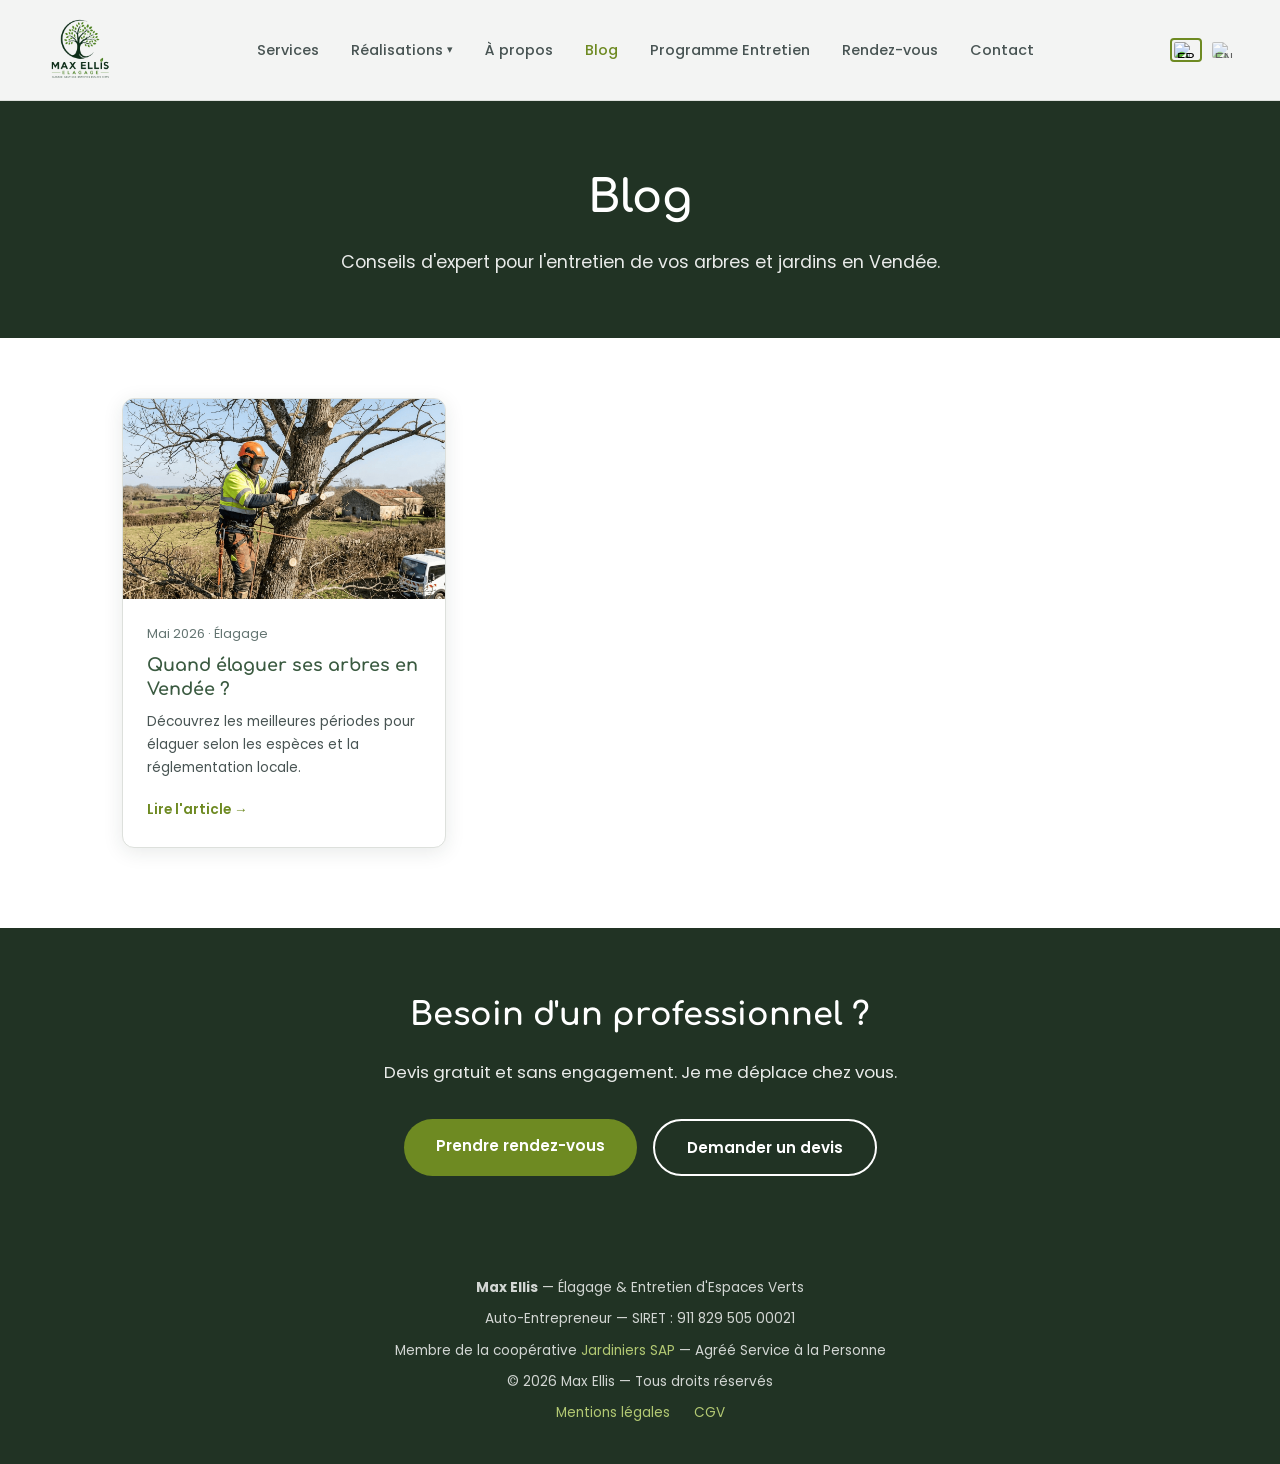
==== commit 43f32c20: "new design set up" ====
--- a/blog/index.html
+++ b/blog/index.html
@@ -95,8 +95,10 @@
     <nav>
         <div class="nav-container">
             <a href="/" class="nav-logo">
-                <img src="/img/logo/logo_nom.png" alt="Max Ellis Élagage" class="nav-logo-img">
-            </a>
+    <img src="/img/logo/logo_nom.png" alt="Max Ellis Élagage" class="nav-logo-img">
+</a>
+
+
             <ul class="nav-links" id="navLinks">
                 <li data-lang="fr"><a href="/#services">Services</a></li>
                 <li data-lang="fr" class="dropdown">
--- a/style.css
+++ b/style.css
@@ -178,7 +178,17 @@
     display: flex;
     justify-content: space-between;
     align-items: center;
-    height: 70px;
+    height: 100px;
+}
+
+.nav-logo {
+    text-decoration: none;
+    flex-shrink: 0;
+}
+
+.nav-logo-img {
+    height: 80px;
+    width: auto;
 }
 
 /* Logo */
@@ -196,13 +206,22 @@
 
 .nav-logo {
     text-decoration: none;
-}
-
-.nav-logo-img {
-    height: 40px;
+    flex-shrink: 0;
+    display: flex;
+    align-items: center;
+    gap: 10px;
+}
+
+.nav-logo-icon {
+    height: 50px;
     width: auto;
-    max-height: 40px;
-}
+}
+
+.nav-logo-text {
+    height: 28px;
+    width: auto;
+}
+
 
 /* Nav links */
 .nav-links {
@@ -451,11 +470,12 @@
    10. PAGE HERO (sous-pages)
    ============================ */
 .page-hero {
-    padding: 140px 2rem 60px;
+    padding: 160px 2rem 60px;
     background: var(--evergreen);
     color: var(--blanc);
     text-align: center;
 }
+
 
 .page-hero h1 {
     font-family: 'Comfortaa', cursive;
@@ -573,9 +593,30 @@
 /* ============================
    14. RESPONSIVE — GLOBAL
    ============================ */
-
-/* Dropdown mobile */
 @media (max-width: 768px) {
+
+    /* Nav container + logo */
+    .nav-container {
+    height: 80px;
+}
+.nav-logo-img {
+    height: 60px;
+}
+.nav-links {
+    top: 80px;
+}
+.page-hero {
+    padding-top: 130px;
+}
+
+.nav-logo-icon {
+    height: 42px;
+}
+.nav-logo-text {
+    height: 22px;
+}
+
+    /* Dropdown mobile — toggle au tap */
     .dropdown-menu {
         position: static;
         transform: none;
@@ -583,29 +624,35 @@
         border: none;
         padding: 0 0 0 1rem;
         background: transparent;
-    }
-
-    .dropdown:hover .dropdown-menu,
-    .dropdown .dropdown-menu {
+        display: none;
+    }
+    .dropdown.open .dropdown-menu {
         display: block;
     }
-
+    .dropdown:hover .dropdown-menu {
+        display: none;
+    }
+    .dropdown.open:hover .dropdown-menu {
+        display: block;
+    }
     .dropdown-menu a {
         padding: 0.4rem 0;
         font-size: 0.85rem;
     }
-}
-
-/* Burger + nav mobile */
-@media (max-width: 768px) {
+    .dropdown-toggle .arrow {
+        transition: transform 0.3s ease;
+    }
+    .dropdown.open .dropdown-toggle .arrow {
+        transform: rotate(180deg);
+    }
+
+    /* Burger + nav mobile */
     .burger {
         display: flex;
     }
-
     .nav-links {
         display: none;
         position: absolute;
-        top: 70px;
         left: 0;
         right: 0;
         background: var(--blanc);
@@ -615,39 +662,48 @@
         border-bottom: 1px solid var(--gris-clair);
         box-shadow: 0 10px 30px rgba(33,51,36,0.1);
     }
-
     .nav-links.active {
         display: flex;
     }
-
     .lang-switcher {
         margin-left: 0.5rem;
     }
 
+    /* Sous-pages */
+    .page-hero {
+        padding-top: 120px;
+    }
     .page-hero h1 {
         font-size: 1.8rem;
     }
-
     section {
         padding: 60px 1.25rem;
     }
-
     .section-title {
         font-size: 2rem;
     }
-
     .cta-section {
         padding: 40px 1.25rem;
     }
 }
 
 @media (max-width: 480px) {
+    .nav-logo-img {
+    height: 50px;
+}
+
     .lang-btn img {
         width: 20px;
         height: 14px;
     }
-
     .page-hero h1 {
         font-size: 1.5rem;
     }
-}
+    .nav-logo-icon {
+    height: 36px;
+}
+.nav-logo-text {
+    height: 18px;
+}
+
+}
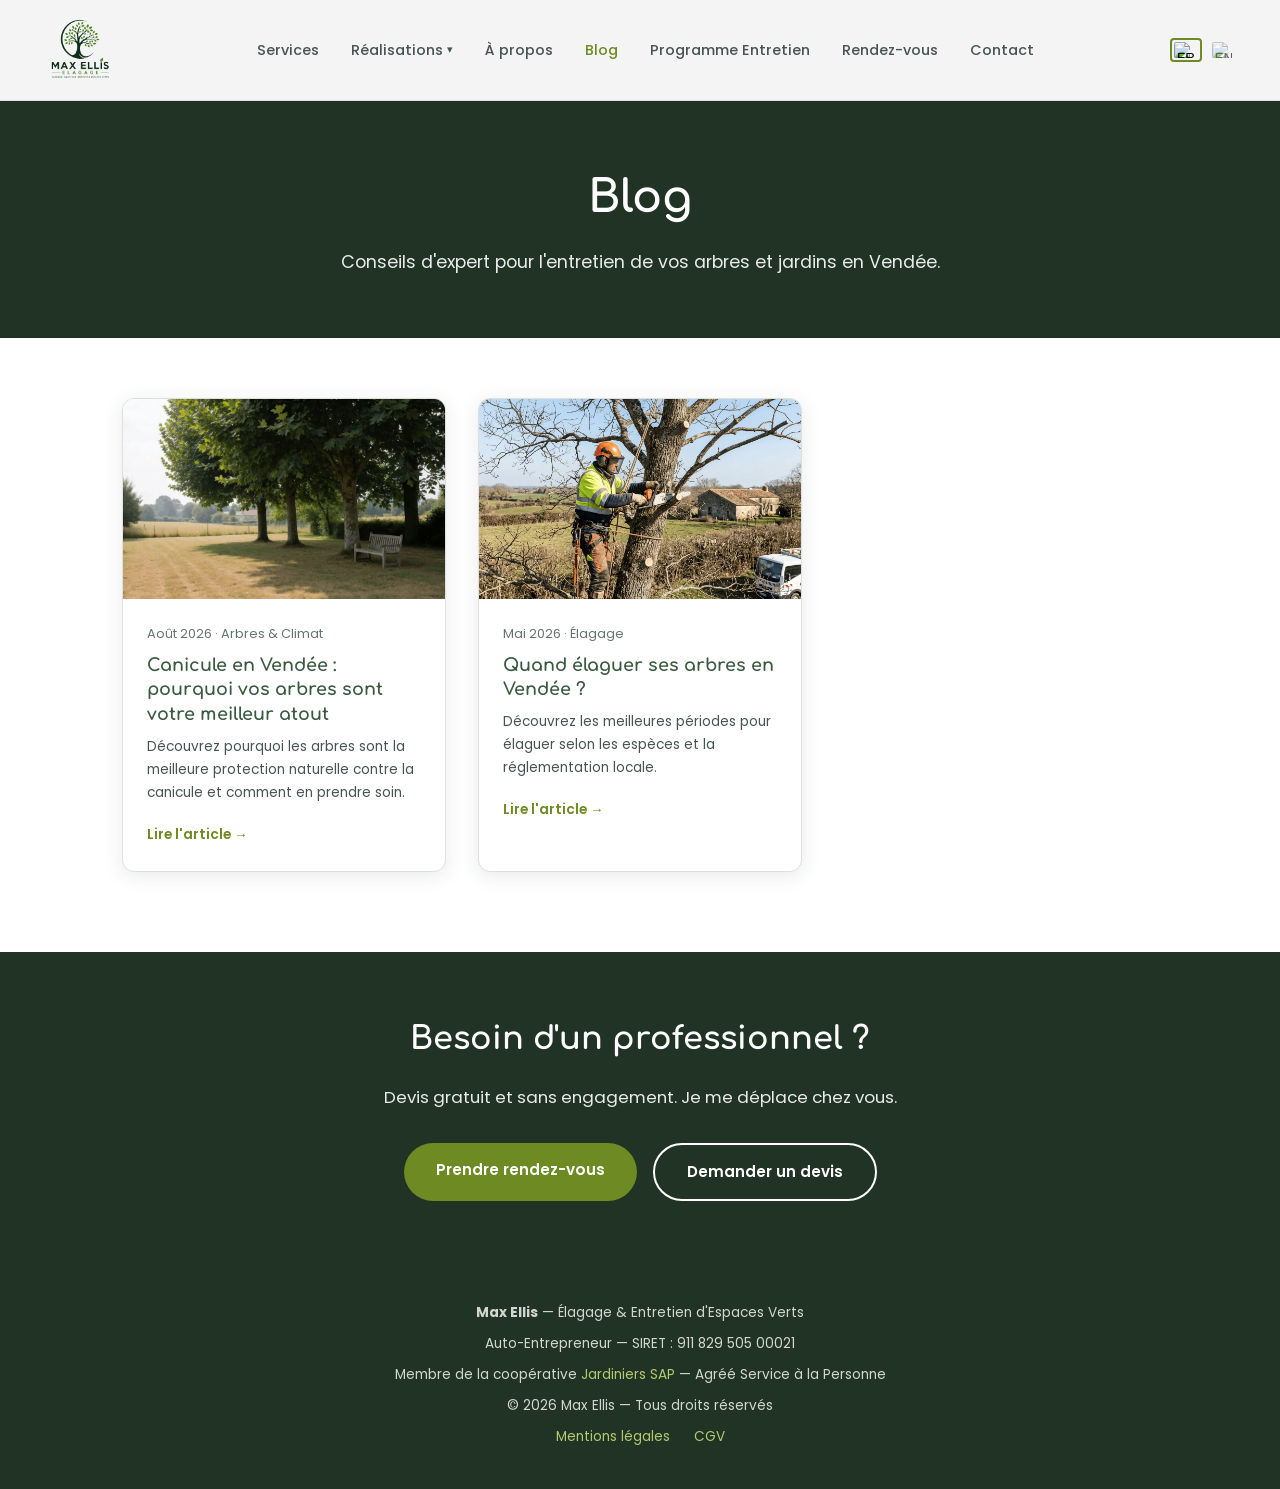
==== commit 8255b296: "new article canicule" ====
--- a/blog/index.html
+++ b/blog/index.html
@@ -2,13 +2,15 @@
 <html lang="fr">
 <head>
     <meta charset="UTF-8">
+    <link rel="icon" type="image/png" href="/img/logo/favicon.png">
+
     <meta name="viewport" content="width=device-width, initial-scale=1.0">
     <title>Blog — Conseils Élagage & Jardinage en Vendée | Max Ellis</title>
     <meta name="description" content="Conseils d'expert en élagage, entretien de jardin et espaces verts en Vendée. Articles pratiques par Max Ellis, professionnel assuré.">
     <meta property="og:title" content="Blog — Conseils Élagage & Jardinage | Max Ellis">
     <meta property="og:description" content="Conseils d'expert en élagage et entretien de jardin en Vendée.">
     <meta property="og:url" content="https://espacesverts-vendee.fr/blog/">
-    <meta property="og:image" content="https://espacesverts-vendee.fr/img/elagage.png">
+    <meta property="og:image" content="https://espacesverts-vendee.fr/img/elagage.jpeg">
 
     <script async src="https://www.googletagmanager.com/gtag/js?id=G-ZBHES5CSRL"></script>
     <script>
@@ -153,6 +155,20 @@
 
     <!-- ════ ARTICLES ════ -->
     <div class="blog-grid">
+                <article class="blog-card">
+            <img src="/img/blog/canicule-arbres.png" alt="Arbres et canicule en Vendée" loading="lazy">
+            <div class="blog-card-body">
+                <div class="blog-card-meta" data-lang="fr">Août 2026 · Arbres & Climat</div>
+                <div class="blog-card-meta" data-lang="en">August 2026 · Trees & Climate</div>
+                <h3><a href="/blog/canicule-arbres-vendee.html" data-lang="fr">Canicule en Vendée : pourquoi vos arbres sont votre meilleur atout</a></h3>
+                <h3><a href="/blog/canicule-arbres-vendee.html" data-lang="en">Heatwaves in Vendée: Why Your Trees Are Your Greatest Asset</a></h3>
+                <p data-lang="fr">Découvrez pourquoi les arbres sont la meilleure protection naturelle contre la canicule et comment en prendre soin.</p>
+                <p data-lang="en">Discover why trees are the best natural protection against heatwaves and how to care for them.</p>
+                <a href="/blog/canicule-arbres-vendee.html" class="read-more" data-lang="fr">Lire l'article →</a>
+                <a href="/blog/canicule-arbres-vendee.html" class="read-more" data-lang="en">Read article →</a>
+            </div>
+        </article>
+
         <article class="blog-card">
             <img src="/img/blog/quand-elaguer.png" alt="Quand élaguer ses arbres en Vendée" loading="lazy">
             <div class="blog-card-body">
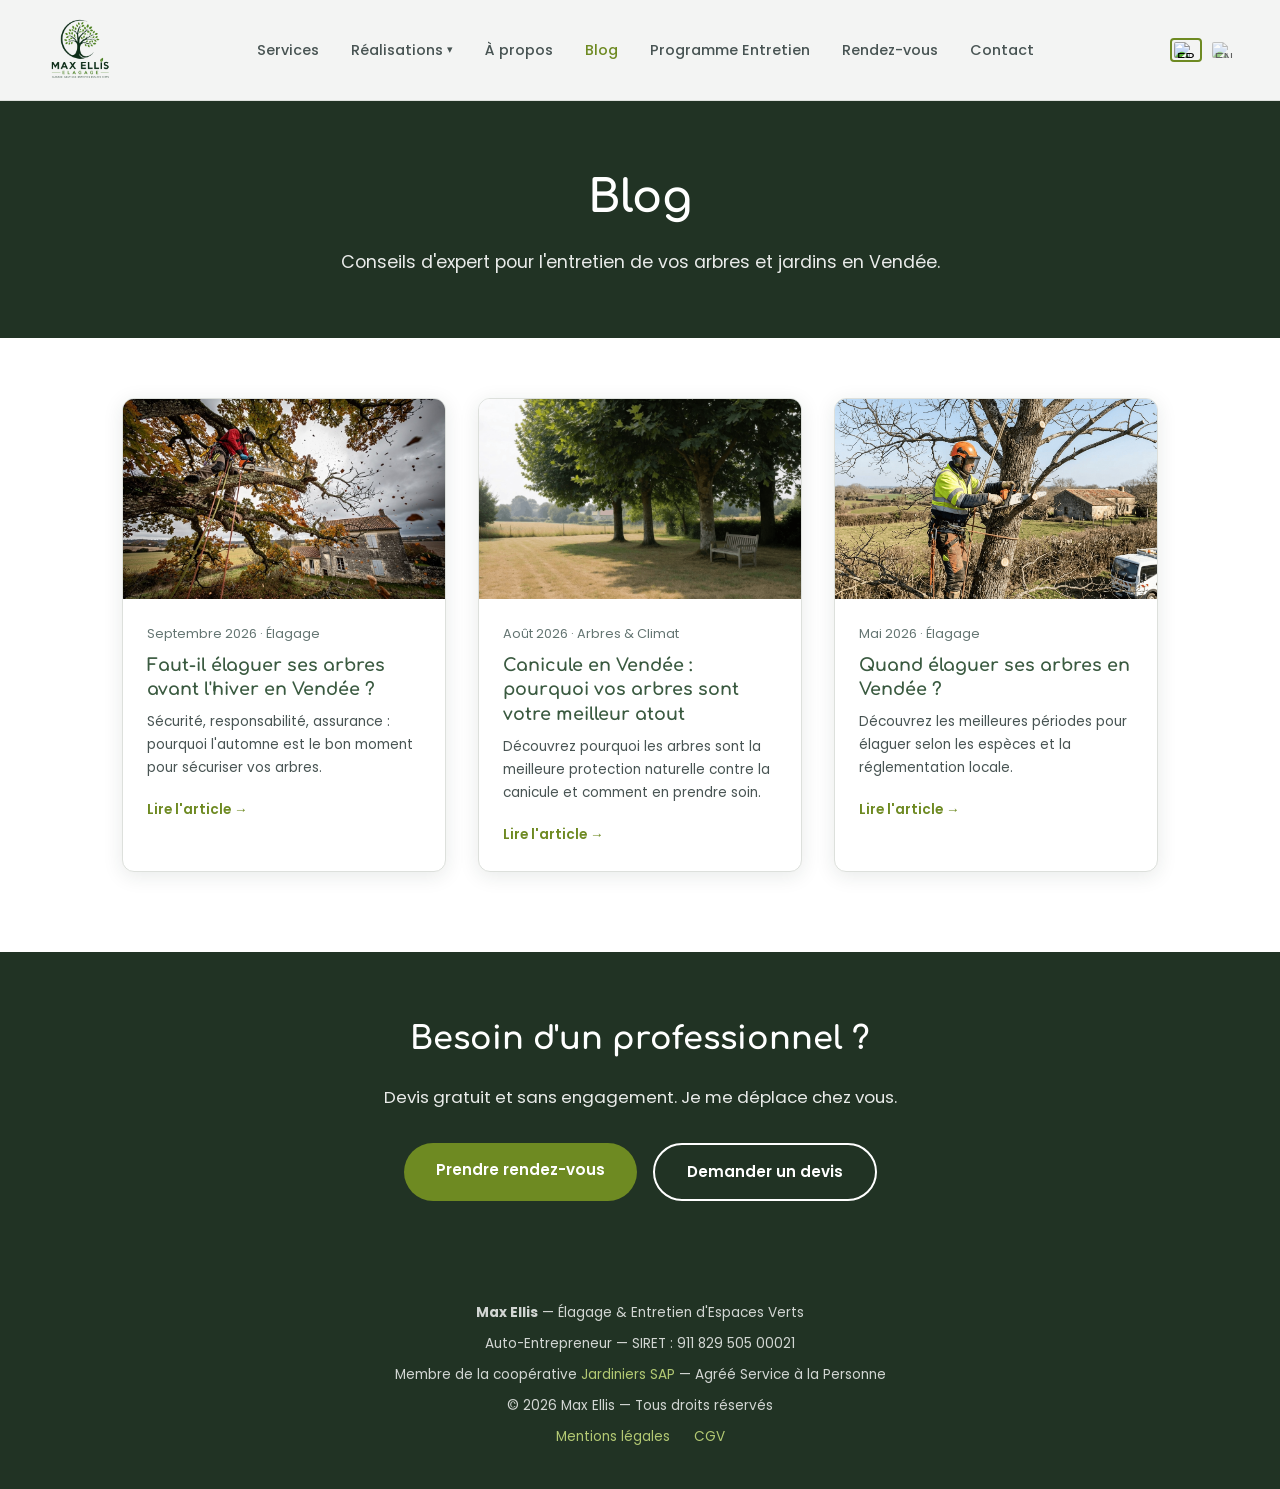
==== commit 4cddf8c1: "article avant-hiver + redirections réalisations vides + fix CSS lang" ====
--- a/blog/index.html
+++ b/blog/index.html
@@ -155,6 +155,20 @@
 
     <!-- ════ ARTICLES ════ -->
     <div class="blog-grid">
+        <article class="blog-card">
+    <img src="/img/blog/avant-hiver.png" alt="Élaguer avant l'hiver en Vendée" loading="lazy">
+    <div class="blog-card-body">
+        <div class="blog-card-meta" data-lang="fr">Septembre 2026 · Élagage</div>
+        <div class="blog-card-meta" data-lang="en">September 2026 · Tree Pruning</div>
+        <h3><a href="/blog/elaguer-avant-hiver-vendee.html" data-lang="fr">Faut-il élaguer ses arbres avant l'hiver en Vendée ?</a></h3>
+        <h3><a href="/blog/elaguer-avant-hiver-vendee.html" data-lang="en">Should You Prune Your Trees Before Winter in Vendée?</a></h3>
+        <p data-lang="fr">Sécurité, responsabilité, assurance : pourquoi l'automne est le bon moment pour sécuriser vos arbres.</p>
+        <p data-lang="en">Safety, liability, insurance: why autumn is the right time to secure your trees.</p>
+        <a href="/blog/elaguer-avant-hiver-vendee.html" class="read-more" data-lang="fr">Lire l'article →</a>
+        <a href="/blog/elaguer-avant-hiver-vendee.html" class="read-more" data-lang="en">Read article →</a>
+    </div>
+</article>
+
                 <article class="blog-card">
             <img src="/img/blog/canicule-arbres.png" alt="Arbres et canicule en Vendée" loading="lazy">
             <div class="blog-card-body">
--- a/style.css
+++ b/style.css
@@ -53,19 +53,23 @@
 /* ============================
    3. LANGUE (FR/EN toggle)
    ============================ */
+
+/* Par défaut : cacher l'anglais */
 [data-lang="en"] {
     display: none !important;
 }
 
+/* En mode anglais : cacher le français */
 body.lang-en [data-lang="fr"] {
     display: none !important;
 }
 
+/* En mode anglais : afficher les éléments EN (bloc par défaut) */
 body.lang-en [data-lang="en"] {
     display: block !important;
 }
 
-/* Inline elements */
+/* Inline elements EN */
 body.lang-en a[data-lang="en"],
 body.lang-en button[data-lang="en"],
 body.lang-en span[data-lang="en"],
@@ -74,44 +78,53 @@
     display: inline-block !important;
 }
 
-/* Block elements */
-body.lang-en h1[data-lang="en"],
-body.lang-en h2[data-lang="en"],
-body.lang-en h3[data-lang="en"],
-body.lang-en h4[data-lang="en"],
-body.lang-en h5[data-lang="en"],
-body.lang-en h6[data-lang="en"],
-body.lang-en p[data-lang="en"],
-body.lang-en div[data-lang="en"],
+/* Li elements EN (nav) */
 body.lang-en li[data-lang="en"] {
-    display: block !important;
-}
-
-/* Flex containers keep flex in EN */
-body.lang-en .hero-buttons,
-body.lang-en .about-badges,
-body.lang-en .about-stats,
-body.lang-en .zone-tags,
-body.lang-en .step-card-actions,
-body.lang-en .zip-field,
-body.lang-en .cta-buttons,
-body.lang-en .engagements,
-body.lang-en .pricing-cards,
-body.lang-en .two-columns {
+    display: list-item !important;
+}
+
+/* Grid layouts EN — même layout que FR */
+body.lang-en .engagements[data-lang="en"] {
+    display: grid !important;
+    grid-template-columns: repeat(5, 1fr);
+}
+
+body.lang-en .pricing-cards[data-lang="en"] {
+    display: grid !important;
+    grid-template-columns: repeat(3, 1fr);
+}
+
+body.lang-en .two-columns[data-lang="en"] {
+    display: grid !important;
+    grid-template-columns: 1fr 1fr;
+}
+
+body.lang-en .services-grid-entretien[data-lang="en"] {
+    display: grid !important;
+    grid-template-columns: repeat(3, 1fr);
+}
+
+body.lang-en .services-grid[data-lang="en"],
+body.lang-en .gallery-grid[data-lang="en"],
+body.lang-en .reviews-grid[data-lang="en"],
+body.lang-en .about-content[data-lang="en"],
+body.lang-en .contact-wrapper[data-lang="en"],
+body.lang-en .blog-grid[data-lang="en"] {
+    display: grid !important;
+}
+
+/* Flex layouts EN */
+body.lang-en .hero-buttons[data-lang="en"],
+body.lang-en .about-badges[data-lang="en"],
+body.lang-en .about-stats[data-lang="en"],
+body.lang-en .zone-tags[data-lang="en"],
+body.lang-en .step-card-actions[data-lang="en"],
+body.lang-en .zip-field[data-lang="en"],
+body.lang-en .cta-buttons[data-lang="en"] {
     display: flex !important;
 }
 
-/* Grid containers keep grid in EN */
-body.lang-en .services-grid,
-body.lang-en .gallery-grid,
-body.lang-en .reviews-grid,
-body.lang-en .about-content,
-body.lang-en .contact-wrapper,
-body.lang-en .blog-grid {
-    display: grid !important;
-}
-
-/* Table elements */
+/* Table EN */
 body.lang-en table[data-lang="en"] {
     display: table !important;
 }
@@ -184,6 +197,9 @@
 .nav-logo {
     text-decoration: none;
     flex-shrink: 0;
+    display: flex;
+    align-items: center;
+    gap: 10px;
 }
 
 .nav-logo-img {
@@ -191,7 +207,7 @@
     width: auto;
 }
 
-/* Logo */
+/* Logo texte (legacy) */
 .logo {
     font-family: 'Comfortaa', cursive;
     font-size: 1.5rem;
@@ -204,14 +220,6 @@
     color: var(--mousse-forestiere);
 }
 
-.nav-logo {
-    text-decoration: none;
-    flex-shrink: 0;
-    display: flex;
-    align-items: center;
-    gap: 10px;
-}
-
 .nav-logo-icon {
     height: 50px;
     width: auto;
@@ -221,7 +229,6 @@
     height: 28px;
     width: auto;
 }
-
 
 /* Nav links */
 .nav-links {
@@ -476,7 +483,6 @@
     text-align: center;
 }
 
-
 .page-hero h1 {
     font-family: 'Comfortaa', cursive;
     font-size: 2.8rem;
@@ -593,28 +599,52 @@
 /* ============================
    14. RESPONSIVE — GLOBAL
    ============================ */
+@media (max-width: 968px) {
+    /* Engagements EN responsive */
+    body.lang-en .engagements[data-lang="en"] {
+        grid-template-columns: repeat(3, 1fr) !important;
+    }
+    body.lang-en .pricing-cards[data-lang="en"] {
+        grid-template-columns: 1fr !important;
+        max-width: 380px;
+    }
+    body.lang-en .two-columns[data-lang="en"] {
+        grid-template-columns: 1fr !important;
+    }
+    body.lang-en .services-grid-entretien[data-lang="en"] {
+        grid-template-columns: repeat(2, 1fr) !important;
+    }
+}
+
 @media (max-width: 768px) {
 
     /* Nav container + logo */
     .nav-container {
-    height: 80px;
-}
-.nav-logo-img {
-    height: 60px;
-}
-.nav-links {
-    top: 80px;
-}
-.page-hero {
-    padding-top: 130px;
-}
-
-.nav-logo-icon {
-    height: 42px;
-}
-.nav-logo-text {
-    height: 22px;
-}
+        height: 80px;
+    }
+    .nav-logo-img {
+        height: 60px;
+    }
+    .nav-links {
+        top: 80px;
+    }
+    .page-hero {
+        padding-top: 130px;
+    }
+    .nav-logo-icon {
+        height: 42px;
+    }
+    .nav-logo-text {
+        height: 22px;
+    }
+
+    /* Engagements EN responsive */
+    body.lang-en .engagements[data-lang="en"] {
+        grid-template-columns: repeat(2, 1fr) !important;
+    }
+    body.lang-en .services-grid-entretien[data-lang="en"] {
+        grid-template-columns: 1fr !important;
+    }
 
     /* Dropdown mobile — toggle au tap */
     .dropdown-menu {
@@ -689,9 +719,8 @@
 
 @media (max-width: 480px) {
     .nav-logo-img {
-    height: 50px;
-}
-
+        height: 50px;
+    }
     .lang-btn img {
         width: 20px;
         height: 14px;
@@ -700,10 +729,14 @@
         font-size: 1.5rem;
     }
     .nav-logo-icon {
-    height: 36px;
-}
-.nav-logo-text {
-    height: 18px;
-}
-
-}
+        height: 36px;
+    }
+    .nav-logo-text {
+        height: 18px;
+    }
+
+    /* Engagements EN responsive */
+    body.lang-en .engagements[data-lang="en"] {
+        grid-template-columns: 1fr !important;
+    }
+}
